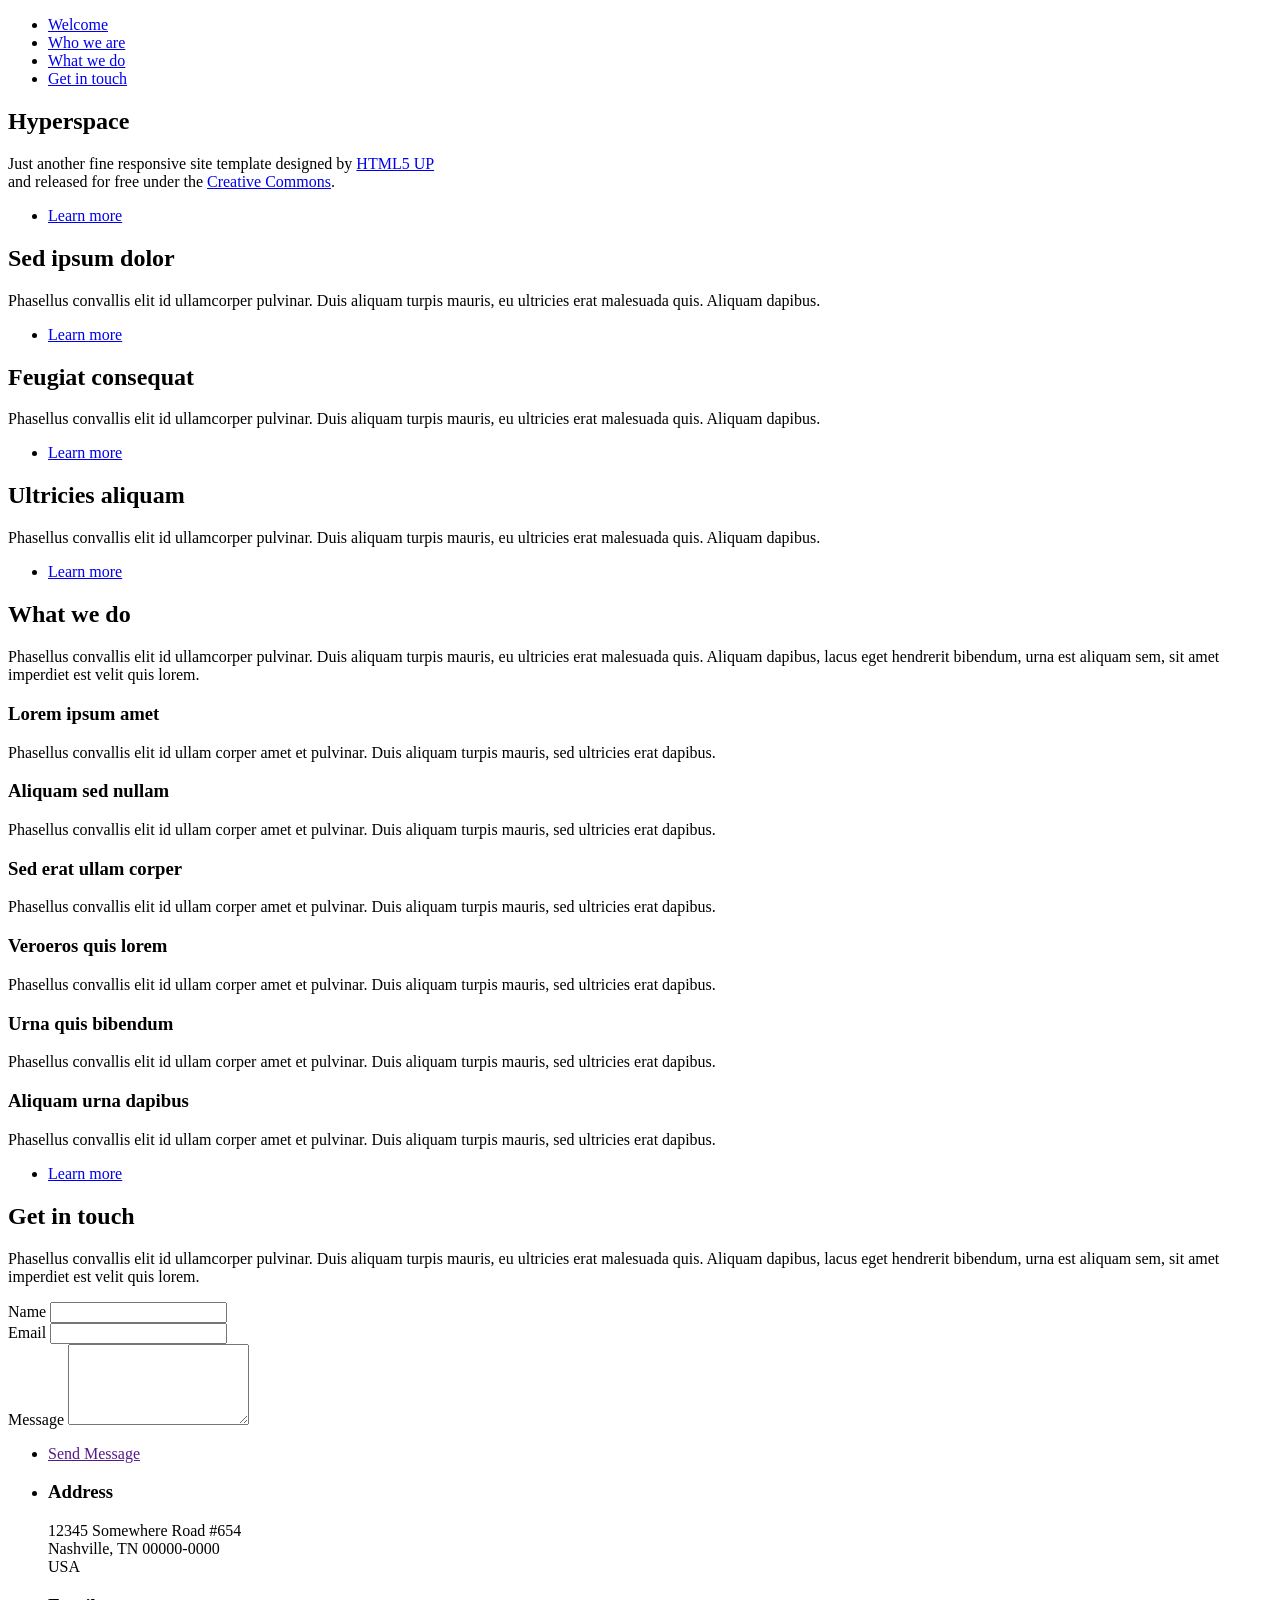
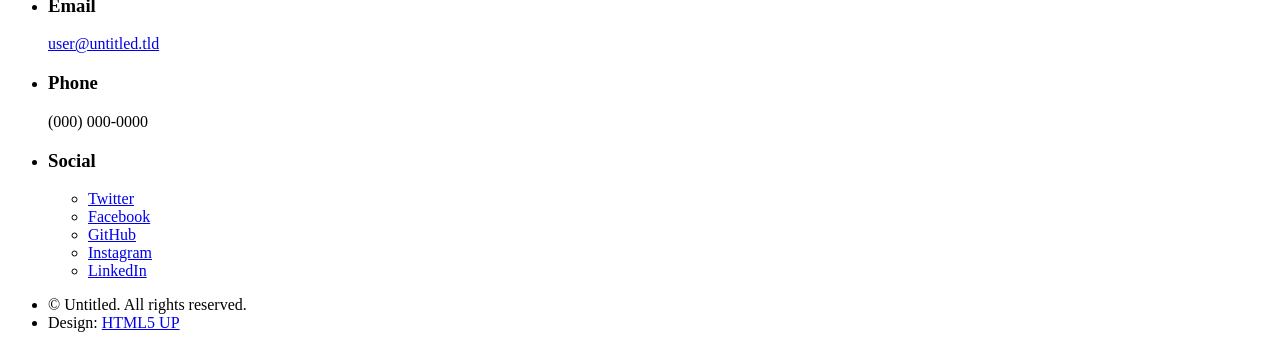
==== index.html @ 922b8214 "Added Website Files to DEV_209" ====
<!DOCTYPE HTML>
<!--
	Hyperspace by HTML5 UP
	html5up.net | @ajlkn
	Free for personal and commercial use under the CCA 3.0 license (html5up.net/license)
-->
<html>
	<head>
		<title>Hyperspace by HTML5 UP</title>
		<meta charset="utf-8" />
		<meta name="viewport" content="width=device-width, initial-scale=1, user-scalable=no" />
		<link rel="stylesheet" href="assets/css/main.css" />
		<noscript><link rel="stylesheet" href="assets/css/noscript.css" /></noscript>
	</head>
	<body class="is-preload">

		<!-- Sidebar -->
			<section id="sidebar">
				<div class="inner">
					<nav>
						<ul>
							<li><a href="#intro">Welcome</a></li>
							<li><a href="#one">Who we are</a></li>
							<li><a href="#two">What we do</a></li>
							<li><a href="#three">Get in touch</a></li>
						</ul>
					</nav>
				</div>
			</section>

		<!-- Wrapper -->
			<div id="wrapper">

				<!-- Intro -->
					<section id="intro" class="wrapper style1 fullscreen fade-up">
						<div class="inner">
							<h1>Hyperspace</h1>
							<p>Just another fine responsive site template designed by <a href="http://html5up.net">HTML5 UP</a><br />
							and released for free under the <a href="http://html5up.net/license">Creative Commons</a>.</p>
							<ul class="actions">
								<li><a href="#one" class="button scrolly">Learn more</a></li>
							</ul>
						</div>
					</section>

				<!-- One -->
					<section id="one" class="wrapper style2 spotlights">
						<section>
							<a href="#" class="image"><img src="images/pic01.jpg" alt="" data-position="center center" /></a>
							<div class="content">
								<div class="inner">
									<h2>Sed ipsum dolor</h2>
									<p>Phasellus convallis elit id ullamcorper pulvinar. Duis aliquam turpis mauris, eu ultricies erat malesuada quis. Aliquam dapibus.</p>
									<ul class="actions">
										<li><a href="generic.html" class="button">Learn more</a></li>
									</ul>
								</div>
							</div>
						</section>
						<section>
							<a href="#" class="image"><img src="images/pic02.jpg" alt="" data-position="top center" /></a>
							<div class="content">
								<div class="inner">
									<h2>Feugiat consequat</h2>
									<p>Phasellus convallis elit id ullamcorper pulvinar. Duis aliquam turpis mauris, eu ultricies erat malesuada quis. Aliquam dapibus.</p>
									<ul class="actions">
										<li><a href="generic.html" class="button">Learn more</a></li>
									</ul>
								</div>
							</div>
						</section>
						<section>
							<a href="#" class="image"><img src="images/pic03.jpg" alt="" data-position="25% 25%" /></a>
							<div class="content">
								<div class="inner">
									<h2>Ultricies aliquam</h2>
									<p>Phasellus convallis elit id ullamcorper pulvinar. Duis aliquam turpis mauris, eu ultricies erat malesuada quis. Aliquam dapibus.</p>
									<ul class="actions">
										<li><a href="generic.html" class="button">Learn more</a></li>
									</ul>
								</div>
							</div>
						</section>
					</section>

				<!-- Two -->
					<section id="two" class="wrapper style3 fade-up">
						<div class="inner">
							<h2>What we do</h2>
							<p>Phasellus convallis elit id ullamcorper pulvinar. Duis aliquam turpis mauris, eu ultricies erat malesuada quis. Aliquam dapibus, lacus eget hendrerit bibendum, urna est aliquam sem, sit amet imperdiet est velit quis lorem.</p>
							<div class="features">
								<section>
									<span class="icon solid major fa-code"></span>
									<h3>Lorem ipsum amet</h3>
									<p>Phasellus convallis elit id ullam corper amet et pulvinar. Duis aliquam turpis mauris, sed ultricies erat dapibus.</p>
								</section>
								<section>
									<span class="icon solid major fa-lock"></span>
									<h3>Aliquam sed nullam</h3>
									<p>Phasellus convallis elit id ullam corper amet et pulvinar. Duis aliquam turpis mauris, sed ultricies erat dapibus.</p>
								</section>
								<section>
									<span class="icon solid major fa-cog"></span>
									<h3>Sed erat ullam corper</h3>
									<p>Phasellus convallis elit id ullam corper amet et pulvinar. Duis aliquam turpis mauris, sed ultricies erat dapibus.</p>
								</section>
								<section>
									<span class="icon solid major fa-desktop"></span>
									<h3>Veroeros quis lorem</h3>
									<p>Phasellus convallis elit id ullam corper amet et pulvinar. Duis aliquam turpis mauris, sed ultricies erat dapibus.</p>
								</section>
								<section>
									<span class="icon solid major fa-link"></span>
									<h3>Urna quis bibendum</h3>
									<p>Phasellus convallis elit id ullam corper amet et pulvinar. Duis aliquam turpis mauris, sed ultricies erat dapibus.</p>
								</section>
								<section>
									<span class="icon major fa-gem"></span>
									<h3>Aliquam urna dapibus</h3>
									<p>Phasellus convallis elit id ullam corper amet et pulvinar. Duis aliquam turpis mauris, sed ultricies erat dapibus.</p>
								</section>
							</div>
							<ul class="actions">
								<li><a href="generic.html" class="button">Learn more</a></li>
							</ul>
						</div>
					</section>

				<!-- Three -->
					<section id="three" class="wrapper style1 fade-up">
						<div class="inner">
							<h2>Get in touch</h2>
							<p>Phasellus convallis elit id ullamcorper pulvinar. Duis aliquam turpis mauris, eu ultricies erat malesuada quis. Aliquam dapibus, lacus eget hendrerit bibendum, urna est aliquam sem, sit amet imperdiet est velit quis lorem.</p>
							<div class="split style1">
								<section>
									<form method="post" action="#">
										<div class="fields">
											<div class="field half">
												<label for="name">Name</label>
												<input type="text" name="name" id="name" />
											</div>
											<div class="field half">
												<label for="email">Email</label>
												<input type="text" name="email" id="email" />
											</div>
											<div class="field">
												<label for="message">Message</label>
												<textarea name="message" id="message" rows="5"></textarea>
											</div>
										</div>
										<ul class="actions">
											<li><a href="" class="button submit">Send Message</a></li>
										</ul>
									</form>
								</section>
								<section>
									<ul class="contact">
										<li>
											<h3>Address</h3>
											<span>12345 Somewhere Road #654<br />
											Nashville, TN 00000-0000<br />
											USA</span>
										</li>
										<li>
											<h3>Email</h3>
											<a href="#">user@untitled.tld</a>
										</li>
										<li>
											<h3>Phone</h3>
											<span>(000) 000-0000</span>
										</li>
										<li>
											<h3>Social</h3>
											<ul class="icons">
												<li><a href="#" class="icon brands fa-twitter"><span class="label">Twitter</span></a></li>
												<li><a href="#" class="icon brands fa-facebook-f"><span class="label">Facebook</span></a></li>
												<li><a href="#" class="icon brands fa-github"><span class="label">GitHub</span></a></li>
												<li><a href="#" class="icon brands fa-instagram"><span class="label">Instagram</span></a></li>
												<li><a href="#" class="icon brands fa-linkedin-in"><span class="label">LinkedIn</span></a></li>
											</ul>
										</li>
									</ul>
								</section>
							</div>
						</div>
					</section>

			</div>

		<!-- Footer -->
			<footer id="footer" class="wrapper style1-alt">
				<div class="inner">
					<ul class="menu">
						<li>&copy; Untitled. All rights reserved.</li><li>Design: <a href="http://html5up.net">HTML5 UP</a></li>
					</ul>
				</div>
			</footer>

		<!-- Scripts -->
			<script src="assets/js/jquery.min.js"></script>
			<script src="assets/js/jquery.scrollex.min.js"></script>
			<script src="assets/js/jquery.scrolly.min.js"></script>
			<script src="assets/js/browser.min.js"></script>
			<script src="assets/js/breakpoints.min.js"></script>
			<script src="assets/js/util.js"></script>
			<script src="assets/js/main.js"></script>

	</body>
</html>
---- assets/css/main.css ----
@import url(fontawesome-all.min.css);

/*
	Hyperspace by HTML5 UP
	html5up.net | @ajlkn
	Free for personal and commercial use under the CCA 3.0 license (html5up.net/license)
*/

html, body, div, span, applet, object,
iframe, h1, h2, h3, h4, h5, h6, p, blockquote,
pre, a, abbr, acronym, address, big, cite,
code, del, dfn, em, img, ins, kbd, q, s, samp,
small, strike, strong, sub, sup, tt, var, b,
u, i, center, dl, dt, dd, ol, ul, li, fieldset,
form, label, legend, table, caption, tbody,
tfoot, thead, tr, th, td, article, aside,
canvas, details, embed, figure, figcaption,
footer, header, hgroup, menu, nav, output, ruby,
section, summary, time, mark, audio, video {
	margin: 0;
	padding: 0;
	border: 0;
	font-size: 100%;
	font: inherit;
	vertical-align: baseline;}

article, aside, details, figcaption, figure,
footer, header, hgroup, menu, nav, section {
	display: block;}

body {
	line-height: 1;
}

ol, ul {
	list-style: none;
}

blockquote, q {
	quotes: none;
}

	blockquote:before, blockquote:after, q:before, q:after {
		content: '';
		content: none;
	}

table {
	border-collapse: collapse;
	border-spacing: 0;
}

body {
	-webkit-text-size-adjust: none;
}

mark {
	background-color: transparent;
	color: inherit;
}

input::-moz-focus-inner {
	border: 0;
	padding: 0;
}

input, select, textarea {
	-moz-appearance: none;
	-webkit-appearance: none;
	-ms-appearance: none;
	appearance: none;
}

/* Basic */

	@-ms-viewport {
		width: device-width;
	}

	body {
		-ms-overflow-style: scrollbar;
	}

	@media screen and (max-width: 480px) {

		html, body {
			min-width: 320px;
		}

	}

	html {
		box-sizing: border-box;
	}

	*, *:before, *:after {
		box-sizing: inherit;
	}

	body {
		background: #312450;
	}

		body.is-preload *, body.is-preload *:before, body.is-preload *:after {
			-moz-animation: none !important;
			-webkit-animation: none !important;
			-ms-animation: none !important;
			animation: none !important;
			-moz-transition: none !important;
			-webkit-transition: none !important;
			-ms-transition: none !important;
			transition: none !important;
		}

/* Type */

	body, input, select, textarea {
		color: rgba(255, 255, 255, 0.55);
		font-family: Arial, Helvetica, sans-serif;
		font-size: 16.5pt;
		font-weight: normal;
		line-height: 1.75;
	}

		@media screen and (max-width: 1680px) {

			body, input, select, textarea {
				font-size: 13pt;
			}

		}

		@media screen and (max-width: 1280px) {

			body, input, select, textarea {
				font-size: 12pt;
			}

		}

		@media screen and (max-width: 360px) {

			body, input, select, textarea {
				font-size: 11pt;
			}

		}

	a {
		-moz-transition: color 0.2s ease, border-bottom-color 0.2s ease;
		-webkit-transition: color 0.2s ease, border-bottom-color 0.2s ease;
		-ms-transition: color 0.2s ease, border-bottom-color 0.2s ease;
		transition: color 0.2s ease, border-bottom-color 0.2s ease;
		border-bottom: dotted 1px rgba(255, 255, 255, 0.35);
		color: inherit;
		text-decoration: none;
	}

		a:hover {
			border-bottom-color: transparent;
			color: #ffffff;
		}

	strong, b {
		color: #ffffff;
		font-weight: bold;
	}

	em, i {
		font-style: italic;
	}

	p {
		margin: 0 0 2em 0;
	}

	h1, h2, h3, h4, h5, h6 {
		color: #ffffff;
		font-weight: bold;
		line-height: 1.5;
		margin: 0 0 0.5em 0;
	}

		h1 a, h2 a, h3 a, h4 a, h5 a, h6 a {
			color: inherit;
			text-decoration: none;
		}

	h1 {
		font-size: 2.75em;
	}

		h1.major {
			margin: 0 0 1.3em 0;
			position: relative;
			padding-bottom: 0.35em;
		}

			h1.major:after {
				background-image: -moz-linear-gradient(to right, #5e42a6, #b74e91);
				background-image: -webkit-linear-gradient(to right, #5e42a6, #b74e91);
				background-image: -ms-linear-gradient(to right, #5e42a6, #b74e91);
				background-image: linear-gradient(to right, #5e42a6, #b74e91);
				-moz-transition: max-width 0.2s ease;
				-webkit-transition: max-width 0.2s ease;
				-ms-transition: max-width 0.2s ease;
				transition: max-width 0.2s ease;
				border-radius: 0.2em;
				bottom: 0;
				content: '';
				height: 0.05em;
				position: absolute;
				right: 0;
				width: 100%;
			}

	h2 {
		font-size: 1.75em;
	}

	h3 {
		font-size: 1.1em;
	}

	h4 {
		font-size: 1em;
	}

	h5 {
		font-size: 0.8em;
	}

	h6 {
		font-size: 0.6em;
	}

	@media screen and (max-width: 736px) {

		h1 {
			font-size: 2em;
		}

		h2 {
			font-size: 1.25em;
		}

		h3 {
			font-size: 1em;
		}

		h4 {
			font-size: 0.8em;
		}

		h5 {
			font-size: 0.6em;
		}

		h6 {
			font-size: 0.6em;
		}

	}

	sub {
		font-size: 0.8em;
		position: relative;
		top: 0.5em;
	}

	sup {
		font-size: 0.8em;
		position: relative;
		top: -0.5em;
	}

	blockquote {
		border-left: solid 4px rgba(255, 255, 255, 0.15);
		font-style: italic;
		margin: 0 0 2em 0;
		padding: 0.5em 0 0.5em 2em;
	}

	code {
		background: rgba(255, 255, 255, 0.05);
		border-radius: 0.25em;
		border: solid 1px rgba(255, 255, 255, 0.15);
		font-family: "Courier New", monospace;
		font-size: 0.9em;
		margin: 0 0.25em;
		padding: 0.25em 0.65em;
	}

	pre {
		-webkit-overflow-scrolling: touch;
		font-family: "Courier New", monospace;
		font-size: 0.9em;
		margin: 0 0 2em 0;
	}

		pre code {
			display: block;
			line-height: 1.75em;
			padding: 1em 1.5em;
			overflow-x: auto;
		}

	hr {
		border: 0;
		border-bottom: solid 1px rgba(255, 255, 255, 0.15);
		margin: 2em 0;
	}

		hr.major {
			margin: 3em 0;
		}

	.align-left {
		text-align: left;
	}

	.align-center {
		text-align: center;
	}

	.align-right {
		text-align: right;
	}

/* Row */

	.row {
		display: flex;
		flex-wrap: wrap;
		box-sizing: border-box;
		align-items: stretch;
	}

		.row > * {
			box-sizing: border-box;
		}

		.row.gtr-uniform > * > :last-child {
			margin-bottom: 0;
		}

		.row.aln-left {
			justify-content: flex-start;
		}

		.row.aln-center {
			justify-content: center;
		}

		.row.aln-right {
			justify-content: flex-end;
		}

		.row.aln-top {
			align-items: flex-start;
		}

		.row.aln-middle {
			align-items: center;
		}

		.row.aln-bottom {
			align-items: flex-end;
		}

		.row > .imp {
			order: -1;
		}

		.row > .col-1 {
			width: 8.33333%;
		}

		.row > .off-1 {
			margin-left: 8.33333%;
		}

		.row > .col-2 {
			width: 16.66667%;
		}

		.row > .off-2 {
			margin-left: 16.66667%;
		}

		.row > .col-3 {
			width: 25%;
		}

		.row > .off-3 {
			margin-left: 25%;
		}

		.row > .col-4 {
			width: 33.33333%;
		}

		.row > .off-4 {
			margin-left: 33.33333%;
		}

		.row > .col-5 {
			width: 41.66667%;
		}

		.row > .off-5 {
			margin-left: 41.66667%;
		}

		.row > .col-6 {
			width: 50%;
		}

		.row > .off-6 {
			margin-left: 50%;
		}

		.row > .col-7 {
			width: 58.33333%;
		}

		.row > .off-7 {
			margin-left: 58.33333%;
		}

		.row > .col-8 {
			width: 66.66667%;
		}

		.row > .off-8 {
			margin-left: 66.66667%;
		}

		.row > .col-9 {
			width: 75%;
		}

		.row > .off-9 {
			margin-left: 75%;
		}

		.row > .col-10 {
			width: 83.33333%;
		}

		.row > .off-10 {
			margin-left: 83.33333%;
		}

		.row > .col-11 {
			width: 91.66667%;
		}

		.row > .off-11 {
			margin-left: 91.66667%;
		}

		.row > .col-12 {
			width: 100%;
		}

		.row > .off-12 {
			margin-left: 100%;
		}

		.row.gtr-0 {
			margin-top: 0;
			margin-left: 0em;
		}

			.row.gtr-0 > * {
				padding: 0 0 0 0em;
			}

			.row.gtr-0.gtr-uniform {
				margin-top: 0em;
			}

				.row.gtr-0.gtr-uniform > * {
					padding-top: 0em;
				}

		.row.gtr-25 {
			margin-top: 0;
			margin-left: -0.375em;
		}

			.row.gtr-25 > * {
				padding: 0 0 0 0.375em;
			}

			.row.gtr-25.gtr-uniform {
				margin-top: -0.375em;
			}

				.row.gtr-25.gtr-uniform > * {
					padding-top: 0.375em;
				}

		.row.gtr-50 {
			margin-top: 0;
			margin-left: -0.75em;
		}

			.row.gtr-50 > * {
				padding: 0 0 0 0.75em;
			}

			.row.gtr-50.gtr-uniform {
				margin-top: -0.75em;
			}

				.row.gtr-50.gtr-uniform > * {
					padding-top: 0.75em;
				}

		.row {
			margin-top: 0;
			margin-left: -1.5em;
		}

			.row > * {
				padding: 0 0 0 1.5em;
			}

			.row.gtr-uniform {
				margin-top: -1.5em;
			}

				.row.gtr-uniform > * {
					padding-top: 1.5em;
				}

		.row.gtr-150 {
			margin-top: 0;
			margin-left: -2.25em;
		}

			.row.gtr-150 > * {
				padding: 0 0 0 2.25em;
			}

			.row.gtr-150.gtr-uniform {
				margin-top: -2.25em;
			}

				.row.gtr-150.gtr-uniform > * {
					padding-top: 2.25em;
				}

		.row.gtr-200 {
			margin-top: 0;
			margin-left: -3em;
		}

			.row.gtr-200 > * {
				padding: 0 0 0 3em;
			}

			.row.gtr-200.gtr-uniform {
				margin-top: -3em;
			}

				.row.gtr-200.gtr-uniform > * {
					padding-top: 3em;
				}

		@media screen and (max-width: 1680px) {

			.row {
				display: flex;
				flex-wrap: wrap;
				box-sizing: border-box;
				align-items: stretch;
			}

				.row > * {
					box-sizing: border-box;
				}

				.row.gtr-uniform > * > :last-child {
					margin-bottom: 0;
				}

				.row.aln-left {
					justify-content: flex-start;
				}

				.row.aln-center {
					justify-content: center;
				}

				.row.aln-right {
					justify-content: flex-end;
				}

				.row.aln-top {
					align-items: flex-start;
				}

				.row.aln-middle {
					align-items: center;
				}

				.row.aln-bottom {
					align-items: flex-end;
				}

				.row > .imp-xlarge {
					order: -1;
				}

				.row > .col-1-xlarge {
					width: 8.33333%;
				}

				.row > .off-1-xlarge {
					margin-left: 8.33333%;
				}

				.row > .col-2-xlarge {
					width: 16.66667%;
				}

				.row > .off-2-xlarge {
					margin-left: 16.66667%;
				}

				.row > .col-3-xlarge {
					width: 25%;
				}

				.row > .off-3-xlarge {
					margin-left: 25%;
				}

				.row > .col-4-xlarge {
					width: 33.33333%;
				}

				.row > .off-4-xlarge {
					margin-left: 33.33333%;
				}

				.row > .col-5-xlarge {
					width: 41.66667%;
				}

				.row > .off-5-xlarge {
					margin-left: 41.66667%;
				}

				.row > .col-6-xlarge {
					width: 50%;
				}

				.row > .off-6-xlarge {
					margin-left: 50%;
				}

				.row > .col-7-xlarge {
					width: 58.33333%;
				}

				.row > .off-7-xlarge {
					margin-left: 58.33333%;
				}

				.row > .col-8-xlarge {
					width: 66.66667%;
				}

				.row > .off-8-xlarge {
					margin-left: 66.66667%;
				}

				.row > .col-9-xlarge {
					width: 75%;
				}

				.row > .off-9-xlarge {
					margin-left: 75%;
				}

				.row > .col-10-xlarge {
					width: 83.33333%;
				}

				.row > .off-10-xlarge {
					margin-left: 83.33333%;
				}

				.row > .col-11-xlarge {
					width: 91.66667%;
				}

				.row > .off-11-xlarge {
					margin-left: 91.66667%;
				}

				.row > .col-12-xlarge {
					width: 100%;
				}

				.row > .off-12-xlarge {
					margin-left: 100%;
				}

				.row.gtr-0 {
					margin-top: 0;
					margin-left: 0em;
				}

					.row.gtr-0 > * {
						padding: 0 0 0 0em;
					}

					.row.gtr-0.gtr-uniform {
						margin-top: 0em;
					}

						.row.gtr-0.gtr-uniform > * {
							padding-top: 0em;
						}

				.row.gtr-25 {
					margin-top: 0;
					margin-left: -0.375em;
				}

					.row.gtr-25 > * {
						padding: 0 0 0 0.375em;
					}

					.row.gtr-25.gtr-uniform {
						margin-top: -0.375em;
					}

						.row.gtr-25.gtr-uniform > * {
							padding-top: 0.375em;
						}

				.row.gtr-50 {
					margin-top: 0;
					margin-left: -0.75em;
				}

					.row.gtr-50 > * {
						padding: 0 0 0 0.75em;
					}

					.row.gtr-50.gtr-uniform {
						margin-top: -0.75em;
					}

						.row.gtr-50.gtr-uniform > * {
							padding-top: 0.75em;
						}

				.row {
					margin-top: 0;
					margin-left: -1.5em;
				}

					.row > * {
						padding: 0 0 0 1.5em;
					}

					.row.gtr-uniform {
						margin-top: -1.5em;
					}

						.row.gtr-uniform > * {
							padding-top: 1.5em;
						}

				.row.gtr-150 {
					margin-top: 0;
					margin-left: -2.25em;
				}

					.row.gtr-150 > * {
						padding: 0 0 0 2.25em;
					}

					.row.gtr-150.gtr-uniform {
						margin-top: -2.25em;
					}

						.row.gtr-150.gtr-uniform > * {
							padding-top: 2.25em;
						}

				.row.gtr-200 {
					margin-top: 0;
					margin-left: -3em;
				}

					.row.gtr-200 > * {
						padding: 0 0 0 3em;
					}

					.row.gtr-200.gtr-uniform {
						margin-top: -3em;
					}

						.row.gtr-200.gtr-uniform > * {
							padding-top: 3em;
						}

		}

		@media screen and (max-width: 1280px) {

			.row {
				display: flex;
				flex-wrap: wrap;
				box-sizing: border-box;
				align-items: stretch;
			}

				.row > * {
					box-sizing: border-box;
				}

				.row.gtr-uniform > * > :last-child {
					margin-bottom: 0;
				}

				.row.aln-left {
					justify-content: flex-start;
				}

				.row.aln-center {
					justify-content: center;
				}

				.row.aln-right {
					justify-content: flex-end;
				}

				.row.aln-top {
					align-items: flex-start;
				}

				.row.aln-middle {
					align-items: center;
				}

				.row.aln-bottom {
					align-items: flex-end;
				}

				.row > .imp-large {
					order: -1;
				}

				.row > .col-1-large {
					width: 8.33333%;
				}

				.row > .off-1-large {
					margin-left: 8.33333%;
				}

				.row > .col-2-large {
					width: 16.66667%;
				}

				.row > .off-2-large {
					margin-left: 16.66667%;
				}

				.row > .col-3-large {
					width: 25%;
				}

				.row > .off-3-large {
					margin-left: 25%;
				}

				.row > .col-4-large {
					width: 33.33333%;
				}

				.row > .off-4-large {
					margin-left: 33.33333%;
				}

				.row > .col-5-large {
					width: 41.66667%;
				}

				.row > .off-5-large {
					margin-left: 41.66667%;
				}

				.row > .col-6-large {
					width: 50%;
				}

				.row > .off-6-large {
					margin-left: 50%;
				}

				.row > .col-7-large {
					width: 58.33333%;
				}

				.row > .off-7-large {
					margin-left: 58.33333%;
				}

				.row > .col-8-large {
					width: 66.66667%;
				}

				.row > .off-8-large {
					margin-left: 66.66667%;
				}

				.row > .col-9-large {
					width: 75%;
				}

				.row > .off-9-large {
					margin-left: 75%;
				}

				.row > .col-10-large {
					width: 83.33333%;
				}

				.row > .off-10-large {
					margin-left: 83.33333%;
				}

				.row > .col-11-large {
					width: 91.66667%;
				}

				.row > .off-11-large {
					margin-left: 91.66667%;
				}

				.row > .col-12-large {
					width: 100%;
				}

				.row > .off-12-large {
					margin-left: 100%;
				}

				.row.gtr-0 {
					margin-top: 0;
					margin-left: 0em;
				}

					.row.gtr-0 > * {
						padding: 0 0 0 0em;
					}

					.row.gtr-0.gtr-uniform {
						margin-top: 0em;
					}

						.row.gtr-0.gtr-uniform > * {
							padding-top: 0em;
						}

				.row.gtr-25 {
					margin-top: 0;
					margin-left: -0.375em;
				}

					.row.gtr-25 > * {
						padding: 0 0 0 0.375em;
					}

					.row.gtr-25.gtr-uniform {
						margin-top: -0.375em;
					}

						.row.gtr-25.gtr-uniform > * {
							padding-top: 0.375em;
						}

				.row.gtr-50 {
					margin-top: 0;
					margin-left: -0.75em;
				}

					.row.gtr-50 > * {
						padding: 0 0 0 0.75em;
					}

					.row.gtr-50.gtr-uniform {
						margin-top: -0.75em;
					}

						.row.gtr-50.gtr-uniform > * {
							padding-top: 0.75em;
						}

				.row {
					margin-top: 0;
					margin-left: -1.5em;
				}

					.row > * {
						padding: 0 0 0 1.5em;
					}

					.row.gtr-uniform {
						margin-top: -1.5em;
					}

						.row.gtr-uniform > * {
							padding-top: 1.5em;
						}

				.row.gtr-150 {
					margin-top: 0;
					margin-left: -2.25em;
				}

					.row.gtr-150 > * {
						padding: 0 0 0 2.25em;
					}

					.row.gtr-150.gtr-uniform {
						margin-top: -2.25em;
					}

						.row.gtr-150.gtr-uniform > * {
							padding-top: 2.25em;
						}

				.row.gtr-200 {
					margin-top: 0;
					margin-left: -3em;
				}

					.row.gtr-200 > * {
						padding: 0 0 0 3em;
					}

					.row.gtr-200.gtr-uniform {
						margin-top: -3em;
					}

						.row.gtr-200.gtr-uniform > * {
							padding-top: 3em;
						}

		}

		@media screen and (max-width: 980px) {

			.row {
				display: flex;
				flex-wrap: wrap;
				box-sizing: border-box;
				align-items: stretch;
			}

				.row > * {
					box-sizing: border-box;
				}

				.row.gtr-uniform > * > :last-child {
					margin-bottom: 0;
				}

				.row.aln-left {
					justify-content: flex-start;
				}

				.row.aln-center {
					justify-content: center;
				}

				.row.aln-right {
					justify-content: flex-end;
				}

				.row.aln-top {
					align-items: flex-start;
				}

				.row.aln-middle {
					align-items: center;
				}

				.row.aln-bottom {
					align-items: flex-end;
				}

				.row > .imp-medium {
					order: -1;
				}

				.row > .col-1-medium {
					width: 8.33333%;
				}

				.row > .off-1-medium {
					margin-left: 8.33333%;
				}

				.row > .col-2-medium {
					width: 16.66667%;
				}

				.row > .off-2-medium {
					margin-left: 16.66667%;
				}

				.row > .col-3-medium {
					width: 25%;
				}

				.row > .off-3-medium {
					margin-left: 25%;
				}

				.row > .col-4-medium {
					width: 33.33333%;
				}

				.row > .off-4-medium {
					margin-left: 33.33333%;
				}

				.row > .col-5-medium {
					width: 41.66667%;
				}

				.row > .off-5-medium {
					margin-left: 41.66667%;
				}

				.row > .col-6-medium {
					width: 50%;
				}

				.row > .off-6-medium {
					margin-left: 50%;
				}

				.row > .col-7-medium {
					width: 58.33333%;
				}

				.row > .off-7-medium {
					margin-left: 58.33333%;
				}

				.row > .col-8-medium {
					width: 66.66667%;
				}

				.row > .off-8-medium {
					margin-left: 66.66667%;
				}

				.row > .col-9-medium {
					width: 75%;
				}

				.row > .off-9-medium {
					margin-left: 75%;
				}

				.row > .col-10-medium {
					width: 83.33333%;
				}

				.row > .off-10-medium {
					margin-left: 83.33333%;
				}

				.row > .col-11-medium {
					width: 91.66667%;
				}

				.row > .off-11-medium {
					margin-left: 91.66667%;
				}

				.row > .col-12-medium {
					width: 100%;
				}

				.row > .off-12-medium {
					margin-left: 100%;
				}

				.row.gtr-0 {
					margin-top: 0;
					margin-left: 0em;
				}

					.row.gtr-0 > * {
						padding: 0 0 0 0em;
					}

					.row.gtr-0.gtr-uniform {
						margin-top: 0em;
					}

						.row.gtr-0.gtr-uniform > * {
							padding-top: 0em;
						}

				.row.gtr-25 {
					margin-top: 0;
					margin-left: -0.375em;
				}

					.row.gtr-25 > * {
						padding: 0 0 0 0.375em;
					}

					.row.gtr-25.gtr-uniform {
						margin-top: -0.375em;
					}

						.row.gtr-25.gtr-uniform > * {
							padding-top: 0.375em;
						}

				.row.gtr-50 {
					margin-top: 0;
					margin-left: -0.75em;
				}

					.row.gtr-50 > * {
						padding: 0 0 0 0.75em;
					}

					.row.gtr-50.gtr-uniform {
						margin-top: -0.75em;
					}

						.row.gtr-50.gtr-uniform > * {
							padding-top: 0.75em;
						}

				.row {
					margin-top: 0;
					margin-left: -1.5em;
				}

					.row > * {
						padding: 0 0 0 1.5em;
					}

					.row.gtr-uniform {
						margin-top: -1.5em;
					}

						.row.gtr-uniform > * {
							padding-top: 1.5em;
						}

				.row.gtr-150 {
					margin-top: 0;
					margin-left: -2.25em;
				}

					.row.gtr-150 > * {
						padding: 0 0 0 2.25em;
					}

					.row.gtr-150.gtr-uniform {
						margin-top: -2.25em;
					}

						.row.gtr-150.gtr-uniform > * {
							padding-top: 2.25em;
						}

				.row.gtr-200 {
					margin-top: 0;
					margin-left: -3em;
				}

					.row.gtr-200 > * {
						padding: 0 0 0 3em;
					}

					.row.gtr-200.gtr-uniform {
						margin-top: -3em;
					}

						.row.gtr-200.gtr-uniform > * {
							padding-top: 3em;
						}

		}

		@media screen and (max-width: 736px) {

			.row {
				display: flex;
				flex-wrap: wrap;
				box-sizing: border-box;
				align-items: stretch;
			}

				.row > * {
					box-sizing: border-box;
				}

				.row.gtr-uniform > * > :last-child {
					margin-bottom: 0;
				}

				.row.aln-left {
					justify-content: flex-start;
				}

				.row.aln-center {
					justify-content: center;
				}

				.row.aln-right {
					justify-content: flex-end;
				}

				.row.aln-top {
					align-items: flex-start;
				}

				.row.aln-middle {
					align-items: center;
				}

				.row.aln-bottom {
					align-items: flex-end;
				}

				.row > .imp-small {
					order: -1;
				}

				.row > .col-1-small {
					width: 8.33333%;
				}

				.row > .off-1-small {
					margin-left: 8.33333%;
				}

				.row > .col-2-small {
					width: 16.66667%;
				}

				.row > .off-2-small {
					margin-left: 16.66667%;
				}

				.row > .col-3-small {
					width: 25%;
				}

				.row > .off-3-small {
					margin-left: 25%;
				}

				.row > .col-4-small {
					width: 33.33333%;
				}

				.row > .off-4-small {
					margin-left: 33.33333%;
				}

				.row > .col-5-small {
					width: 41.66667%;
				}

				.row > .off-5-small {
					margin-left: 41.66667%;
				}

				.row > .col-6-small {
					width: 50%;
				}

				.row > .off-6-small {
					margin-left: 50%;
				}

				.row > .col-7-small {
					width: 58.33333%;
				}

				.row > .off-7-small {
					margin-left: 58.33333%;
				}

				.row > .col-8-small {
					width: 66.66667%;
				}

				.row > .off-8-small {
					margin-left: 66.66667%;
				}

				.row > .col-9-small {
					width: 75%;
				}

				.row > .off-9-small {
					margin-left: 75%;
				}

				.row > .col-10-small {
					width: 83.33333%;
				}

				.row > .off-10-small {
					margin-left: 83.33333%;
				}

				.row > .col-11-small {
					width: 91.66667%;
				}

				.row > .off-11-small {
					margin-left: 91.66667%;
				}

				.row > .col-12-small {
					width: 100%;
				}

				.row > .off-12-small {
					margin-left: 100%;
				}

				.row.gtr-0 {
					margin-top: 0;
					margin-left: 0em;
				}

					.row.gtr-0 > * {
						padding: 0 0 0 0em;
					}

					.row.gtr-0.gtr-uniform {
						margin-top: 0em;
					}

						.row.gtr-0.gtr-uniform > * {
							padding-top: 0em;
						}

				.row.gtr-25 {
					margin-top: 0;
					margin-left: -0.375em;
				}

					.row.gtr-25 > * {
						padding: 0 0 0 0.375em;
					}

					.row.gtr-25.gtr-uniform {
						margin-top: -0.375em;
					}

						.row.gtr-25.gtr-uniform > * {
							padding-top: 0.375em;
						}

				.row.gtr-50 {
					margin-top: 0;
					margin-left: -0.75em;
				}

					.row.gtr-50 > * {
						padding: 0 0 0 0.75em;
					}

					.row.gtr-50.gtr-uniform {
						margin-top: -0.75em;
					}

						.row.gtr-50.gtr-uniform > * {
							padding-top: 0.75em;
						}

				.row {
					margin-top: 0;
					margin-left: -1.5em;
				}

					.row > * {
						padding: 0 0 0 1.5em;
					}

					.row.gtr-uniform {
						margin-top: -1.5em;
					}

						.row.gtr-uniform > * {
							padding-top: 1.5em;
						}

				.row.gtr-150 {
					margin-top: 0;
					margin-left: -2.25em;
				}

					.row.gtr-150 > * {
						padding: 0 0 0 2.25em;
					}

					.row.gtr-150.gtr-uniform {
						margin-top: -2.25em;
					}

						.row.gtr-150.gtr-uniform > * {
							padding-top: 2.25em;
						}

				.row.gtr-200 {
					margin-top: 0;
					margin-left: -3em;
				}

					.row.gtr-200 > * {
						padding: 0 0 0 3em;
					}

					.row.gtr-200.gtr-uniform {
						margin-top: -3em;
					}

						.row.gtr-200.gtr-uniform > * {
							padding-top: 3em;
						}

		}

		@media screen and (max-width: 480px) {

			.row {
				display: flex;
				flex-wrap: wrap;
				box-sizing: border-box;
				align-items: stretch;
			}

				.row > * {
					box-sizing: border-box;
				}

				.row.gtr-uniform > * > :last-child {
					margin-bottom: 0;
				}

				.row.aln-left {
					justify-content: flex-start;
				}

				.row.aln-center {
					justify-content: center;
				}

				.row.aln-right {
					justify-content: flex-end;
				}

				.row.aln-top {
					align-items: flex-start;
				}

				.row.aln-middle {
					align-items: center;
				}

				.row.aln-bottom {
					align-items: flex-end;
				}

				.row > .imp-xsmall {
					order: -1;
				}

				.row > .col-1-xsmall {
					width: 8.33333%;
				}

				.row > .off-1-xsmall {
					margin-left: 8.33333%;
				}

				.row > .col-2-xsmall {
					width: 16.66667%;
				}

				.row > .off-2-xsmall {
					margin-left: 16.66667%;
				}

				.row > .col-3-xsmall {
					width: 25%;
				}

				.row > .off-3-xsmall {
					margin-left: 25%;
				}

				.row > .col-4-xsmall {
					width: 33.33333%;
				}

				.row > .off-4-xsmall {
					margin-left: 33.33333%;
				}

				.row > .col-5-xsmall {
					width: 41.66667%;
				}

				.row > .off-5-xsmall {
					margin-left: 41.66667%;
				}

				.row > .col-6-xsmall {
					width: 50%;
				}

				.row > .off-6-xsmall {
					margin-left: 50%;
				}

				.row > .col-7-xsmall {
					width: 58.33333%;
				}

				.row > .off-7-xsmall {
					margin-left: 58.33333%;
				}

				.row > .col-8-xsmall {
					width: 66.66667%;
				}

				.row > .off-8-xsmall {
					margin-left: 66.66667%;
				}

				.row > .col-9-xsmall {
					width: 75%;
				}

				.row > .off-9-xsmall {
					margin-left: 75%;
				}

				.row > .col-10-xsmall {
					width: 83.33333%;
				}

				.row > .off-10-xsmall {
					margin-left: 83.33333%;
				}

				.row > .col-11-xsmall {
					width: 91.66667%;
				}

				.row > .off-11-xsmall {
					margin-left: 91.66667%;
				}

				.row > .col-12-xsmall {
					width: 100%;
				}

				.row > .off-12-xsmall {
					margin-left: 100%;
				}

				.row.gtr-0 {
					margin-top: 0;
					margin-left: 0em;
				}

					.row.gtr-0 > * {
						padding: 0 0 0 0em;
					}

					.row.gtr-0.gtr-uniform {
						margin-top: 0em;
					}

						.row.gtr-0.gtr-uniform > * {
							padding-top: 0em;
						}

				.row.gtr-25 {
					margin-top: 0;
					margin-left: -0.375em;
				}

					.row.gtr-25 > * {
						padding: 0 0 0 0.375em;
					}

					.row.gtr-25.gtr-uniform {
						margin-top: -0.375em;
					}

						.row.gtr-25.gtr-uniform > * {
							padding-top: 0.375em;
						}

				.row.gtr-50 {
					margin-top: 0;
					margin-left: -0.75em;
				}

					.row.gtr-50 > * {
						padding: 0 0 0 0.75em;
					}

					.row.gtr-50.gtr-uniform {
						margin-top: -0.75em;
					}

						.row.gtr-50.gtr-uniform > * {
							padding-top: 0.75em;
						}

				.row {
					margin-top: 0;
					margin-left: -1.5em;
				}

					.row > * {
						padding: 0 0 0 1.5em;
					}

					.row.gtr-uniform {
						margin-top: -1.5em;
					}

						.row.gtr-uniform > * {
							padding-top: 1.5em;
						}

				.row.gtr-150 {
					margin-top: 0;
					margin-left: -2.25em;
				}

					.row.gtr-150 > * {
						padding: 0 0 0 2.25em;
					}

					.row.gtr-150.gtr-uniform {
						margin-top: -2.25em;
					}

						.row.gtr-150.gtr-uniform > * {
							padding-top: 2.25em;
						}

				.row.gtr-200 {
					margin-top: 0;
					margin-left: -3em;
				}

					.row.gtr-200 > * {
						padding: 0 0 0 3em;
					}

					.row.gtr-200.gtr-uniform {
						margin-top: -3em;
					}

						.row.gtr-200.gtr-uniform > * {
							padding-top: 3em;
						}

		}

/* Box */

	.box {
		border-radius: 0.25em;
		border: solid 1px rgba(255, 255, 255, 0.15);
		margin-bottom: 2em;
		padding: 1.5em;
	}

		.box > :last-child,
		.box > :last-child > :last-child,
		.box > :last-child > :last-child > :last-child {
			margin-bottom: 0;
		}

		.box.alt {
			border: 0;
			border-radius: 0;
			padding: 0;
		}

/* Button */

	input[type="submit"],
	input[type="reset"],
	input[type="button"],
	button,
	.button {
		-moz-appearance: none;
		-webkit-appearance: none;
		-ms-appearance: none;
		appearance: none;
		-moz-transition: border-color 0.2s ease;
		-webkit-transition: border-color 0.2s ease;
		-ms-transition: border-color 0.2s ease;
		transition: border-color 0.2s ease;
		background-color: transparent;
		border: solid 1px !important;
		border-color: rgba(255, 255, 255, 0.15) !important;
		border-radius: 3em;
		color: #ffffff !important;
		cursor: pointer;
		display: inline-block;
		font-size: 0.6em;
		font-weight: bold;
		height: calc(4.75em + 2px);
		letter-spacing: 0.25em;
		line-height: 4.75em;
		outline: 0;
		padding: 0 3.75em;
		position: relative;
		text-align: center;
		text-decoration: none;
		text-transform: uppercase;
		white-space: nowrap;
	}

		input[type="submit"]:after,
		input[type="reset"]:after,
		input[type="button"]:after,
		button:after,
		.button:after {
			-moz-transform: scale(0.25);
			-webkit-transform: scale(0.25);
			-ms-transform: scale(0.25);
			transform: scale(0.25);
			pointer-events: none;
			-moz-transition: opacity 0.2s ease, -moz-transform 0.2s ease;
			-webkit-transition: opacity 0.2s ease, -webkit-transform 0.2s ease;
			-ms-transition: opacity 0.2s ease, -ms-transform 0.2s ease;
			transition: opacity 0.2s ease, transform 0.2s ease;
			background: #ffffff;
			border-radius: 3em;
			content: '';
			height: 100%;
			left: 0;
			opacity: 0;
			position: absolute;
			top: 0;
			width: 100%;
		}

		input[type="submit"].icon:before,
		input[type="reset"].icon:before,
		input[type="button"].icon:before,
		button.icon:before,
		.button.icon:before {
			margin-right: 0.75em;
		}

		input[type="submit"].fit,
		input[type="reset"].fit,
		input[type="button"].fit,
		button.fit,
		.button.fit {
			width: 100%;
		}

		input[type="submit"].small,
		input[type="reset"].small,
		input[type="button"].small,
		button.small,
		.button.small {
			font-size: 0.4em;
		}

		input[type="submit"].large,
		input[type="reset"].large,
		input[type="button"].large,
		button.large,
		.button.large {
			font-size: 0.8em;
		}

		input[type="submit"].primary,
		input[type="reset"].primary,
		input[type="button"].primary,
		button.primary,
		.button.primary {
			background-color: #ffffff;
			color: #312450 !important;
		}

			input[type="submit"].primary:after,
			input[type="reset"].primary:after,
			input[type="button"].primary:after,
			button.primary:after,
			.button.primary:after {
				display: none;
			}

		input[type="submit"].disabled, input[type="submit"]:disabled,
		input[type="reset"].disabled,
		input[type="reset"]:disabled,
		input[type="button"].disabled,
		input[type="button"]:disabled,
		button.disabled,
		button:disabled,
		.button.disabled,
		.button:disabled {
			cursor: default;
			opacity: 0.5;
			pointer-events: none;
		}

		input[type="submit"]:hover,
		input[type="reset"]:hover,
		input[type="button"]:hover,
		button:hover,
		.button:hover {
			border-color: rgba(255, 255, 255, 0.55) !important;
		}

			input[type="submit"]:hover:after,
			input[type="reset"]:hover:after,
			input[type="button"]:hover:after,
			button:hover:after,
			.button:hover:after {
				opacity: 0.05;
				-moz-transform: scale(1);
				-webkit-transform: scale(1);
				-ms-transform: scale(1);
				transform: scale(1);
			}

			input[type="submit"]:hover:active,
			input[type="reset"]:hover:active,
			input[type="button"]:hover:active,
			button:hover:active,
			.button:hover:active {
				border-color: #ffffff !important;
			}

				input[type="submit"]:hover:active:after,
				input[type="reset"]:hover:active:after,
				input[type="button"]:hover:active:after,
				button:hover:active:after,
				.button:hover:active:after {
					opacity: 0.1;
				}

/* Features */

	.features {
		display: -moz-flex;
		display: -webkit-flex;
		display: -ms-flex;
		display: flex;
		-moz-flex-wrap: wrap;
		-webkit-flex-wrap: wrap;
		-ms-flex-wrap: wrap;
		flex-wrap: wrap;
		border-radius: 0.25em;
		border: solid 1px rgba(255, 255, 255, 0.15);
		background: rgba(255, 255, 255, 0.05);
		margin: 0 0 2em 0;
	}

		.features section {
			padding: 3.5em 3em 1em 7em ;
			width: 50%;
			border-top: solid 1px rgba(255, 255, 255, 0.15);
			position: relative;
		}

			.features section:nth-child(-n + 2) {
				border-top-width: 0;
			}

			.features section:nth-child(2n) {
				border-left: solid 1px rgba(255, 255, 255, 0.15);
			}

			.features section .icon {
				-moz-transition: opacity 0.5s ease, -moz-transform 0.5s ease;
				-webkit-transition: opacity 0.5s ease, -webkit-transform 0.5s ease;
				-ms-transition: opacity 0.5s ease, -ms-transform 0.5s ease;
				transition: opacity 0.5s ease, transform 0.5s ease;
				-moz-transition-delay: 1s;
				-webkit-transition-delay: 1s;
				-ms-transition-delay: 1s;
				transition-delay: 1s;
				-moz-transform: scale(1);
				-webkit-transform: scale(1);
				-ms-transform: scale(1);
				transform: scale(1);
				position: absolute;
				left: 3em;
				top: 3em;
				opacity: 1;
			}

			.features section:nth-child(1) .icon {
				-moz-transition-delay: 0.15s;
				-webkit-transition-delay: 0.15s;
				-ms-transition-delay: 0.15s;
				transition-delay: 0.15s;
			}

			.features section:nth-child(2) .icon {
				-moz-transition-delay: 0.3s;
				-webkit-transition-delay: 0.3s;
				-ms-transition-delay: 0.3s;
				transition-delay: 0.3s;
			}

			.features section:nth-child(3) .icon {
				-moz-transition-delay: 0.45s;
				-webkit-transition-delay: 0.45s;
				-ms-transition-delay: 0.45s;
				transition-delay: 0.45s;
			}

			.features section:nth-child(4) .icon {
				-moz-transition-delay: 0.6s;
				-webkit-transition-delay: 0.6s;
				-ms-transition-delay: 0.6s;
				transition-delay: 0.6s;
			}

			.features section:nth-child(5) .icon {
				-moz-transition-delay: 0.75s;
				-webkit-transition-delay: 0.75s;
				-ms-transition-delay: 0.75s;
				transition-delay: 0.75s;
			}

			.features section:nth-child(6) .icon {
				-moz-transition-delay: 0.9s;
				-webkit-transition-delay: 0.9s;
				-ms-transition-delay: 0.9s;
				transition-delay: 0.9s;
			}

			.features section:nth-child(7) .icon {
				-moz-transition-delay: 1.05s;
				-webkit-transition-delay: 1.05s;
				-ms-transition-delay: 1.05s;
				transition-delay: 1.05s;
			}

			.features section:nth-child(8) .icon {
				-moz-transition-delay: 1.2s;
				-webkit-transition-delay: 1.2s;
				-ms-transition-delay: 1.2s;
				transition-delay: 1.2s;
			}

			.features section:nth-child(9) .icon {
				-moz-transition-delay: 1.35s;
				-webkit-transition-delay: 1.35s;
				-ms-transition-delay: 1.35s;
				transition-delay: 1.35s;
			}

			.features section:nth-child(10) .icon {
				-moz-transition-delay: 1.5s;
				-webkit-transition-delay: 1.5s;
				-ms-transition-delay: 1.5s;
				transition-delay: 1.5s;
			}

			.features section:nth-child(11) .icon {
				-moz-transition-delay: 1.65s;
				-webkit-transition-delay: 1.65s;
				-ms-transition-delay: 1.65s;
				transition-delay: 1.65s;
			}

			.features section:nth-child(12) .icon {
				-moz-transition-delay: 1.8s;
				-webkit-transition-delay: 1.8s;
				-ms-transition-delay: 1.8s;
				transition-delay: 1.8s;
			}

			.features section:nth-child(13) .icon {
				-moz-transition-delay: 1.95s;
				-webkit-transition-delay: 1.95s;
				-ms-transition-delay: 1.95s;
				transition-delay: 1.95s;
			}

			.features section:nth-child(14) .icon {
				-moz-transition-delay: 2.1s;
				-webkit-transition-delay: 2.1s;
				-ms-transition-delay: 2.1s;
				transition-delay: 2.1s;
			}

			.features section:nth-child(15) .icon {
				-moz-transition-delay: 2.25s;
				-webkit-transition-delay: 2.25s;
				-ms-transition-delay: 2.25s;
				transition-delay: 2.25s;
			}

			.features section:nth-child(16) .icon {
				-moz-transition-delay: 2.4s;
				-webkit-transition-delay: 2.4s;
				-ms-transition-delay: 2.4s;
				transition-delay: 2.4s;
			}

			.features section:nth-child(17) .icon {
				-moz-transition-delay: 2.55s;
				-webkit-transition-delay: 2.55s;
				-ms-transition-delay: 2.55s;
				transition-delay: 2.55s;
			}

			.features section:nth-child(18) .icon {
				-moz-transition-delay: 2.7s;
				-webkit-transition-delay: 2.7s;
				-ms-transition-delay: 2.7s;
				transition-delay: 2.7s;
			}

			.features section:nth-child(19) .icon {
				-moz-transition-delay: 2.85s;
				-webkit-transition-delay: 2.85s;
				-ms-transition-delay: 2.85s;
				transition-delay: 2.85s;
			}

			.features section:nth-child(20) .icon {
				-moz-transition-delay: 3s;
				-webkit-transition-delay: 3s;
				-ms-transition-delay: 3s;
				transition-delay: 3s;
			}

		.features.inactive section .icon {
			-moz-transform: scale(0.5);
			-webkit-transform: scale(0.5);
			-ms-transform: scale(0.5);
			transform: scale(0.5);
			opacity: 0;
		}

		@media screen and (max-width: 980px) {

			.features {
				display: block;
			}

				.features section {
					border-top-width: 1px !important;
					border-left-width: 0 !important;
					width: 100%;
				}

					.features section:first-child {
						border-top-width: 0 !important;
					}

		}

		@media screen and (max-width: 736px) {

			.features section {
				padding: 2.5em 1.5em 0.1em 5.5em ;
			}

				.features section .icon {
					left: 1.5em;
					top: 2em;
				}

		}

		@media screen and (max-width: 480px) {

			.features section {
				padding: 2em 1.5em 0.1em 1.5em ;
			}

				.features section .icon {
					left: 0;
					position: relative;
					top: 0;
				}

		}

/* Form */

	form {
		margin: 0 0 2em 0;
	}

		form > :last-child {
			margin-bottom: 0;
		}

		form > .fields {
			display: -moz-flex;
			display: -webkit-flex;
			display: -ms-flex;
			display: flex;
			-moz-flex-wrap: wrap;
			-webkit-flex-wrap: wrap;
			-ms-flex-wrap: wrap;
			flex-wrap: wrap;
			width: calc(100% + 3em);
			margin: -1.5em 0 2em -1.5em;
		}

			form > .fields > .field {
				-moz-flex-grow: 0;
				-webkit-flex-grow: 0;
				-ms-flex-grow: 0;
				flex-grow: 0;
				-moz-flex-shrink: 0;
				-webkit-flex-shrink: 0;
				-ms-flex-shrink: 0;
				flex-shrink: 0;
				padding: 1.5em 0 0 1.5em;
				width: calc(100% - 1.5em);
			}

				form > .fields > .field.half {
					width: calc(50% - 0.75em);
				}

				form > .fields > .field.third {
					width: calc(100%/3 - 0.5em);
				}

				form > .fields > .field.quarter {
					width: calc(25% - 0.375em);
				}

		@media screen and (max-width: 480px) {

			form > .fields {
				width: calc(100% + 3em);
				margin: -1.5em 0 2em -1.5em;
			}

				form > .fields > .field {
					padding: 1.5em 0 0 1.5em;
					width: calc(100% - 1.5em);
				}

					form > .fields > .field.half {
						width: calc(100% - 1.5em);
					}

					form > .fields > .field.third {
						width: calc(100% - 1.5em);
					}

					form > .fields > .field.quarter {
						width: calc(100% - 1.5em);
					}

		}

	label {
		color: #ffffff;
		font-weight: bold;
		line-height: 1.5;
		margin: 0 0 0.7em 0;
		display: block;
		font-size: 1.1em;
	}

	input[type="text"],
	input[type="password"],
	input[type="email"],
	input[type="tel"],
	select,
	textarea {
		-moz-appearance: none;
		-webkit-appearance: none;
		-ms-appearance: none;
		appearance: none;
		background: rgba(255, 255, 255, 0.05);
		border-radius: 0.25em;
		border: none;
		border: solid 1px rgba(255, 255, 255, 0.15);
		color: inherit;
		display: block;
		outline: 0;
		padding: 0 1em;
		text-decoration: none;
		width: 100%;
	}

		input[type="text"]:invalid,
		input[type="password"]:invalid,
		input[type="email"]:invalid,
		input[type="tel"]:invalid,
		select:invalid,
		textarea:invalid {
			box-shadow: none;
		}

		input[type="text"]:focus,
		input[type="password"]:focus,
		input[type="email"]:focus,
		input[type="tel"]:focus,
		select:focus,
		textarea:focus {
			border-color: #ffffff;
			box-shadow: 0 0 0 1px #ffffff;
		}

	select {
		background-image: url("data:image/svg+xml;charset=utf8,%3Csvg xmlns='http://www.w3.org/2000/svg' width='40' height='40' preserveAspectRatio='none' viewBox='0 0 40 40'%3E%3Cpath d='M9.4,12.3l10.4,10.4l10.4-10.4c0.2-0.2,0.5-0.4,0.9-0.4c0.3,0,0.6,0.1,0.9,0.4l3.3,3.3c0.2,0.2,0.4,0.5,0.4,0.9 c0,0.4-0.1,0.6-0.4,0.9L20.7,31.9c-0.2,0.2-0.5,0.4-0.9,0.4c-0.3,0-0.6-0.1-0.9-0.4L4.3,17.3c-0.2-0.2-0.4-0.5-0.4-0.9 c0-0.4,0.1-0.6,0.4-0.9l3.3-3.3c0.2-0.2,0.5-0.4,0.9-0.4S9.1,12.1,9.4,12.3z' fill='rgba(255, 255, 255, 0.15)' /%3E%3C/svg%3E");
		background-size: 1.25rem;
		background-repeat: no-repeat;
		background-position: calc(100% - 1rem) center;
		height: 2.75em;
		padding-right: 2.75em;
		text-overflow: ellipsis;
	}

		select option {
			color: #ffffff;
			background: #312450;
		}

		select:focus::-ms-value {
			background-color: transparent;
		}

		select::-ms-expand {
			display: none;
		}

	input[type="text"],
	input[type="password"],
	input[type="email"],
	select {
		height: 2.75em;
	}

	textarea {
		padding: 0.75em 1em;
	}

		body.is-ie textarea {
			min-height: 10em;
		}

	input[type="checkbox"],
	input[type="radio"] {
		-moz-appearance: none;
		-webkit-appearance: none;
		-ms-appearance: none;
		appearance: none;
		display: block;
		float: left;
		margin-right: -2em;
		opacity: 0;
		width: 1em;
		z-index: -1;
	}

		input[type="checkbox"] + label,
		input[type="radio"] + label {
			text-decoration: none;
			color: rgba(255, 255, 255, 0.55);
			cursor: pointer;
			display: inline-block;
			font-size: 1em;
			font-weight: normal;
			padding-left: 2.4em;
			padding-right: 0.75em;
			position: relative;
		}

			input[type="checkbox"] + label:before,
			input[type="radio"] + label:before {
				-moz-osx-font-smoothing: grayscale;
				-webkit-font-smoothing: antialiased;
				display: inline-block;
				font-style: normal;
				font-variant: normal;
				text-rendering: auto;
				line-height: 1;
				text-transform: none !important;
				font-family: 'Font Awesome 5 Free';
				font-weight: 900;
			}

			input[type="checkbox"] + label:before,
			input[type="radio"] + label:before {
				background: rgba(255, 255, 255, 0.05);
				border-radius: 0.25em;
				border: solid 1px rgba(255, 255, 255, 0.15);
				content: '';
				display: inline-block;
				font-size: 0.8em;
				height: 2.0625em;
				left: 0;
				line-height: 2.0625em;
				position: absolute;
				text-align: center;
				top: 0;
				width: 2.0625em;
			}

		input[type="checkbox"]:checked + label:before,
		input[type="radio"]:checked + label:before {
			background: #ffffff;
			border-color: #ffffff;
			color: #b74e91;
			content: '\f00c';
		}

		input[type="checkbox"]:focus + label:before,
		input[type="radio"]:focus + label:before {
			border-color: #ffffff;
			box-shadow: 0 0 0 1px #ffffff;
		}

	input[type="checkbox"] + label:before {
		border-radius: 0.25em;
	}

	input[type="radio"] + label:before {
		border-radius: 100%;
	}

	::-webkit-input-placeholder {
		color: rgba(255, 255, 255, 0.35) !important;
		opacity: 1.0;
	}

	:-moz-placeholder {
		color: rgba(255, 255, 255, 0.35) !important;
		opacity: 1.0;
	}

	::-moz-placeholder {
		color: rgba(255, 255, 255, 0.35) !important;
		opacity: 1.0;
	}

	:-ms-input-placeholder {
		color: rgba(255, 255, 255, 0.35) !important;
		opacity: 1.0;
	}

/* Icon */

	.icon {
		text-decoration: none;
		border-bottom: none;
		position: relative;
	}

		.icon:before {
			-moz-osx-font-smoothing: grayscale;
			-webkit-font-smoothing: antialiased;
			display: inline-block;
			font-style: normal;
			font-variant: normal;
			text-rendering: auto;
			line-height: 1;
			text-transform: none !important;
			font-family: 'Font Awesome 5 Free';
			font-weight: 400;
		}

		.icon > .label {
			display: none;
		}

		.icon:before {
			line-height: inherit;
		}

		.icon.solid:before {
			font-weight: 900;
		}

		.icon.brands:before {
			font-family: 'Font Awesome 5 Brands';
		}

		.icon.major {
			width: 2.5em;
			height: 2.5em;
			display: block;
			background: #ffffff;
			border-radius: 100%;
			color: #312450;
			text-align: center;
			line-height: 2.5em;
			margin: 0 0 1.3em 0;
		}

			.icon.major:before {
				font-size: 1.25em;
			}

				.wrapper.style1 .icon.major:before {
					color: #5e42a6;
				}

				.wrapper.style1-alt .icon.major:before {
					color: #493382;
				}

				.wrapper.style2 .icon.major:before {
					color: #5052b5;
				}

				.wrapper.style2-alt .icon.major:before {
					color: #3e4094;
				}

				.wrapper.style3 .icon.major:before {
					color: #b74e91;
				}

				.wrapper.style3-alt .icon.major:before {
					color: #953d75;
				}

/* Image */

	.image {
		border-radius: 0.25em;
		border: 0;
		display: inline-block;
		position: relative;
	}

		.image img {
			border-radius: 0.25em;
			display: block;
		}

		.image.left, .image.right {
			max-width: 40%;
		}

			.image.left img, .image.right img {
				width: 100%;
			}

		.image.left {
			float: left;
			margin: 0 1.5em 1em 0;
			top: 0.25em;
		}

		.image.right {
			float: right;
			margin: 0 0 1em 1.5em;
			top: 0.25em;
		}

		.image.fit {
			display: block;
			margin: 0 0 2em 0;
			width: 100%;
		}

			.image.fit img {
				width: 100%;
			}

		.image.main {
			display: block;
			margin: 0 0 3em 0;
			width: 100%;
		}

			.image.main img {
				width: 100%;
			}

/* List */

	ol {
		list-style: decimal;
		margin: 0 0 2em 0;
		padding-left: 1.25em;
	}

		ol li {
			padding-left: 0.25em;
		}

	ul {
		list-style: disc;
		margin: 0 0 2em 0;
		padding-left: 1em;
	}

		ul li {
			padding-left: 0.5em;
		}

		ul.alt {
			list-style: none;
			padding-left: 0;
		}

			ul.alt li {
				border-top: solid 1px rgba(255, 255, 255, 0.15);
				padding: 0.5em 0;
			}

				ul.alt li:first-child {
					border-top: 0;
					padding-top: 0;
				}

	dl {
		margin: 0 0 2em 0;
	}

		dl dt {
			display: block;
			font-weight: bold;
			margin: 0 0 1em 0;
		}

		dl dd {
			margin-left: 2em;
		}

/* Actions */

	ul.actions {
		display: -moz-flex;
		display: -webkit-flex;
		display: -ms-flex;
		display: flex;
		cursor: default;
		list-style: none;
		margin-left: -1em;
		padding-left: 0;
	}

		ul.actions li {
			padding: 0 0 0 1em;
			vertical-align: middle;
		}

		ul.actions.special {
			-moz-justify-content: center;
			-webkit-justify-content: center;
			-ms-justify-content: center;
			justify-content: center;
			width: 100%;
			margin-left: 0;
		}

			ul.actions.special li:first-child {
				padding-left: 0;
			}

		ul.actions.stacked {
			-moz-flex-direction: column;
			-webkit-flex-direction: column;
			-ms-flex-direction: column;
			flex-direction: column;
			margin-left: 0;
		}

			ul.actions.stacked li {
				padding: 1.3em 0 0 0;
			}

				ul.actions.stacked li:first-child {
					padding-top: 0;
				}

		ul.actions.fit {
			width: calc(100% + 1em);
		}

			ul.actions.fit li {
				-moz-flex-grow: 1;
				-webkit-flex-grow: 1;
				-ms-flex-grow: 1;
				flex-grow: 1;
				-moz-flex-shrink: 1;
				-webkit-flex-shrink: 1;
				-ms-flex-shrink: 1;
				flex-shrink: 1;
				width: 100%;
			}

				ul.actions.fit li > * {
					width: 100%;
				}

			ul.actions.fit.stacked {
				width: 100%;
			}

		@media screen and (max-width: 480px) {

			ul.actions:not(.fixed) {
				-moz-flex-direction: column;
				-webkit-flex-direction: column;
				-ms-flex-direction: column;
				flex-direction: column;
				margin-left: 0;
				width: 100% !important;
			}

				ul.actions:not(.fixed) li {
					-moz-flex-grow: 1;
					-webkit-flex-grow: 1;
					-ms-flex-grow: 1;
					flex-grow: 1;
					-moz-flex-shrink: 1;
					-webkit-flex-shrink: 1;
					-ms-flex-shrink: 1;
					flex-shrink: 1;
					padding: 1em 0 0 0;
					text-align: center;
					width: 100%;
				}

					ul.actions:not(.fixed) li > * {
						width: 100%;
					}

					ul.actions:not(.fixed) li:first-child {
						padding-top: 0;
					}

					ul.actions:not(.fixed) li input[type="submit"],
					ul.actions:not(.fixed) li input[type="reset"],
					ul.actions:not(.fixed) li input[type="button"],
					ul.actions:not(.fixed) li button,
					ul.actions:not(.fixed) li .button {
						width: 100%;
					}

						ul.actions:not(.fixed) li input[type="submit"].icon:before,
						ul.actions:not(.fixed) li input[type="reset"].icon:before,
						ul.actions:not(.fixed) li input[type="button"].icon:before,
						ul.actions:not(.fixed) li button.icon:before,
						ul.actions:not(.fixed) li .button.icon:before {
							margin-left: -0.5rem;
						}

		}

/* Contact */

	ul.contact {
		list-style: none;
		padding: 0;
	}

		ul.contact > li {
			padding: 0;
			margin: 1.5em 0 0 0;
		}

			ul.contact > li:first-child {
				margin-top: 0;
			}

/* Icons */

	ul.icons {
		cursor: default;
		list-style: none;
		padding-left: 0;
	}

		ul.icons li {
			display: inline-block;
			padding: 0 0.75em 0 0;
		}

			ul.icons li:last-child {
				padding-right: 0;
			}

			ul.icons li > a, ul.icons li > span {
				border: 0;
			}

				ul.icons li > a .label, ul.icons li > span .label {
					display: none;
				}

/* Menu */

	ul.menu {
		list-style: none;
		padding: 0;
	}

		ul.menu > li {
			border-left: solid 1px rgba(255, 255, 255, 0.15);
			display: inline-block;
			line-height: 1;
			margin-left: 1.5em;
			padding: 0 0 0 1.5em;
		}

			ul.menu > li:first-child {
				border-left: 0;
				margin: 0;
				padding-left: 0;
			}

		@media screen and (max-width: 480px) {

			ul.menu > li {
				border-left: 0;
				display: block;
				line-height: inherit;
				margin: 0.5em 0 0 0;
				padding-left: 0;
			}

		}

/* Section/Article */

	section.special, article.special {
		text-align: center;
	}

	header p {
		color: rgba(255, 255, 255, 0.35);
		position: relative;
		margin: 0 0 1.5em 0;
	}

	header h2 + p {
		font-size: 1.25em;
		margin-top: -1em;
		line-height: 1.5em;
	}

	header h3 + p {
		font-size: 1.1em;
		margin-top: -0.8em;
		line-height: 1.5em;
	}

	header h4 + p,
	header h5 + p,
	header h6 + p {
		font-size: 0.9em;
		margin-top: -0.6em;
		line-height: 1.5em;
	}

/* Split */

	.split {
		display: -moz-flex;
		display: -webkit-flex;
		display: -ms-flex;
		display: flex;
	}

		.split > * {
			width: calc(50% - 2.5em);
		}

		.split > :nth-child(2n - 1) {
			padding-right: 2.5em;
			border-right: solid 1px rgba(255, 255, 255, 0.15);
		}

		.split > :nth-child(2n) {
			padding-left: 2.5em;
		}

		.split.style1 > :nth-child(2n - 1) {
			width: calc(66.66666% - 2.5em);
		}

		.split.style1 > :nth-child(2n) {
			width: calc(33.33333% - 2.5em);
		}

		@media screen and (max-width: 1680px) {

			.split > * {
				width: calc(50% - 2em);
			}

			.split > :nth-child(2n - 1) {
				padding-right: 2em;
			}

			.split > :nth-child(2n) {
				padding-left: 2em;
			}

			.split.style1 > :nth-child(2n - 1) {
				width: calc(66.66666% - 2em);
			}

			.split.style1 > :nth-child(2n) {
				width: calc(33.33333% - 2em);
			}

		}

		@media screen and (max-width: 980px) {

			.split {
				display: block;
			}

				.split > * {
					border-top: solid 1px rgba(255, 255, 255, 0.15);
					margin: 4em 0 0 0;
					padding: 4em 0 0 0;
					width: 100% !important;
				}

				.split > :nth-child(2n - 1) {
					border-right: 0;
					padding-right: 0;
				}

				.split > :nth-child(2n) {
					padding-left: 0;
				}

				.split > :first-child {
					border-top: 0;
					margin-top: 0;
					padding-top: 0;
				}

		}

		@media screen and (max-width: 736px) {

			.split > * {
				margin: 3em 0 0 0;
				padding: 3em 0 0 0;
			}

		}

/* Spotlights */

	.spotlights > section {
		display: -moz-flex;
		display: -webkit-flex;
		display: -ms-flex;
		display: flex;
		-moz-flex-direction: row;
		-webkit-flex-direction: row;
		-ms-flex-direction: row;
		flex-direction: row;
		min-height: 22.5em;
	}

		body.is-ie .spotlights > section {
			min-height: 0;
		}

		.spotlights > section > .image {
			background-position: center center;
			background-size: cover;
			border-radius: 0;
			display: block;
			position: relative;
			width: 25em;
		}

			.spotlights > section > .image img {
				border-radius: 0;
				display: block;
			}

			.spotlights > section > .image:before {
				-moz-transition: opacity 1s ease;
				-webkit-transition: opacity 1s ease;
				-ms-transition: opacity 1s ease;
				transition: opacity 1s ease;
				background: rgba(49, 36, 80, 0.9);
				content: '';
				display: block;
				height: 100%;
				left: 0;
				opacity: 0;
				position: absolute;
				top: 0;
				width: 100%;
			}

		.spotlights > section > .content {
			padding: 4em 5em 2em 5em ;
			display: -moz-flex;
			display: -webkit-flex;
			display: -ms-flex;
			display: flex;
			-moz-flex-direction: column;
			-webkit-flex-direction: column;
			-ms-flex-direction: column;
			flex-direction: column;
			-moz-justify-content: center;
			-webkit-justify-content: center;
			-ms-justify-content: center;
			justify-content: center;
			width: 50em;
			-ms-flex: 1;
		}

			.spotlights > section > .content > .inner {
				-moz-transform: translateX(0) translateY(0);
				-webkit-transform: translateX(0) translateY(0);
				-ms-transform: translateX(0) translateY(0);
				transform: translateX(0) translateY(0);
				-moz-transition: opacity 1s ease, -moz-transform 1s ease;
				-webkit-transition: opacity 1s ease, -webkit-transform 1s ease;
				-ms-transition: opacity 1s ease, -ms-transform 1s ease;
				transition: opacity 1s ease, transform 1s ease;
				opacity: 1;
			}

		.spotlights > section:nth-child(2) {
			background-color: rgba(0, 0, 0, 0.05);
		}

		.spotlights > section:nth-child(3) {
			background-color: rgba(0, 0, 0, 0.1);
		}

		.spotlights > section.inactive > .image:before,
		body.is-preload .spotlights > section > .image:before {
			opacity: 1;
		}

		.spotlights > section.inactive > .content > .inner,
		body.is-preload .spotlights > section > .content > .inner {
			-moz-transform: translateX(-1em);
			-webkit-transform: translateX(-1em);
			-ms-transform: translateX(-1em);
			transform: translateX(-1em);
			opacity: 0;
		}

		@media screen and (max-width: 1680px) {

			.spotlights > section > .content {
				padding: 4em 4em 2em 4em ;
			}

		}

		@media screen and (max-width: 980px) {

			.spotlights > section {
				display: block;
			}

				.spotlights > section > .image {
					width: 100%;
					height: 50vh;
				}

				.spotlights > section > .content {
					width: 100%;
				}

				.spotlights > section.inactive > .content > .inner,
				body.is-preload .spotlights > section > .content > .inner {
					-moz-transform: translateY(1em);
					-webkit-transform: translateY(1em);
					-ms-transform: translateY(1em);
					transform: translateY(1em);
				}

		}

		@media screen and (max-width: 736px) {

			.spotlights > section > .image {
				height: 50vh;
				min-height: 15em;
			}

			.spotlights > section > .content {
				padding: 3em 2em 1em 2em ;
			}

		}

/* Table */

	.table-wrapper {
		-webkit-overflow-scrolling: touch;
		overflow-x: auto;
	}

	table {
		margin: 0 0 2em 0;
		width: 100%;
	}

		table tbody tr {
			border: solid 1px rgba(255, 255, 255, 0.15);
			border-left: 0;
			border-right: 0;
		}

			table tbody tr:nth-child(2n + 1) {
				background-color: rgba(255, 255, 255, 0.05);
			}

		table td {
			padding: 0.75em 0.75em;
		}

		table th {
			color: #ffffff;
			font-size: 1em;
			font-weight: bold;
			padding: 0 0.75em 0.75em 0.75em;
			text-align: left;
		}

		table thead {
			border-bottom: solid 2px rgba(255, 255, 255, 0.15);
		}

		table tfoot {
			border-top: solid 2px rgba(255, 255, 255, 0.15);
		}

		table.alt {
			border-collapse: separate;
		}

			table.alt tbody tr td {
				border: solid 1px rgba(255, 255, 255, 0.15);
				border-left-width: 0;
				border-top-width: 0;
			}

				table.alt tbody tr td:first-child {
					border-left-width: 1px;
				}

			table.alt tbody tr:first-child td {
				border-top-width: 1px;
			}

			table.alt thead {
				border-bottom: 0;
			}

			table.alt tfoot {
				border-top: 0;
			}

/* Wrapper */

	.wrapper {
		position: relative;
	}

		.wrapper > .inner {
			padding: 5em 5em 3em 5em ;
			max-width: 100%;
			width: 75em;
		}

			@media screen and (max-width: 1680px) {

				.wrapper > .inner {
					padding: 4em 4em 2em 4em ;
				}

			}

			@media screen and (max-width: 1280px) {

				.wrapper > .inner {
					width: 100%;
				}

			}

			@media screen and (max-width: 736px) {

				.wrapper > .inner {
					padding: 3em 2em 1em 2em ;
				}

			}

		.wrapper.alt {
			background-color: #261c3e;
		}

		.wrapper.style1 {
			background-color: #5e42a6;
		}

		.wrapper.style1-alt {
			background-color: #493382;
		}

		.wrapper.style2 {
			background-color: #5052b5;
		}

		.wrapper.style2-alt {
			background-color: #3e4094;
		}

		.wrapper.style3 {
			background-color: #b74e91;
		}

		.wrapper.style3-alt {
			background-color: #953d75;
		}

		.wrapper.fullscreen {
			display: -moz-flex;
			display: -webkit-flex;
			display: -ms-flex;
			display: flex;
			-moz-flex-direction: column;
			-webkit-flex-direction: column;
			-ms-flex-direction: column;
			flex-direction: column;
			-moz-justify-content: center;
			-webkit-justify-content: center;
			-ms-justify-content: center;
			justify-content: center;
			min-height: 100vh;
		}

			body.is-ie .wrapper.fullscreen {
				height: 100vh;
			}

			@media screen and (max-width: 1280px) {

				.wrapper.fullscreen {
					min-height: calc(100vh - 2.5em);
				}

					body.is-ie .wrapper.fullscreen {
						height: calc(100vh - 2.5em);
					}

			}

			@media screen and (max-width: 736px) {

				.wrapper.fullscreen {
					padding: 2em 0;
					min-height: 0;
				}

					body.is-ie .wrapper.fullscreen {
						height: auto;
					}

			}

		.wrapper.fade-up > .inner {
			-moz-transform: translateY(0);
			-webkit-transform: translateY(0);
			-ms-transform: translateY(0);
			transform: translateY(0);
			-moz-transition: opacity 1s ease, -moz-transform 1s ease;
			-webkit-transition: opacity 1s ease, -webkit-transform 1s ease;
			-ms-transition: opacity 1s ease, -ms-transform 1s ease;
			transition: opacity 1s ease, transform 1s ease;
			opacity: 1.0;
		}

		.wrapper.fade-up.inactive > .inner,
		body.is-preload .wrapper.fade-up > .inner {
			opacity: 0;
			-moz-transform: translateY(1em);
			-webkit-transform: translateY(1em);
			-ms-transform: translateY(1em);
			transform: translateY(1em);
		}

		.wrapper.fade-down > .inner {
			-moz-transform: translateY(0);
			-webkit-transform: translateY(0);
			-ms-transform: translateY(0);
			transform: translateY(0);
			-moz-transition: opacity 1s ease, -moz-transform 1s ease;
			-webkit-transition: opacity 1s ease, -webkit-transform 1s ease;
			-ms-transition: opacity 1s ease, -ms-transform 1s ease;
			transition: opacity 1s ease, transform 1s ease;
			opacity: 1.0;
		}

		.wrapper.fade-down.inactive > .inner,
		body.is-preload .wrapper.fade-down > .inner {
			opacity: 0;
			-moz-transform: translateY(-1em);
			-webkit-transform: translateY(-1em);
			-ms-transform: translateY(-1em);
			transform: translateY(-1em);
		}

		.wrapper.fade > .inner {
			-moz-transition: opacity 1s ease;
			-webkit-transition: opacity 1s ease;
			-ms-transition: opacity 1s ease;
			transition: opacity 1s ease;
			opacity: 1.0;
		}

		.wrapper.fade.inactive > .inner,
		body.is-preload .wrapper.fade > .inner {
			opacity: 0;
		}

/* Header */

	#header {
		display: -moz-flex;
		display: -webkit-flex;
		display: -ms-flex;
		display: flex;
		background-color: #5e42a6;
		cursor: default;
		padding: 1.75em 2em;
	}

		#header > .title {
			border: 0;
			color: #ffffff;
			display: block;
			font-size: 1.25em;
			font-weight: bold;
		}

		#header > nav {
			-moz-flex: 1;
			-webkit-flex: 1;
			-ms-flex: 1;
			flex: 1;
			text-align: right;
		}

			#header > nav > ul {
				margin: 0;
				padding: 0;
			}

				#header > nav > ul > li {
					display: inline-block;
					margin-left: 1.75em;
					padding: 0;
					vertical-align: middle;
				}

					#header > nav > ul > li:first-child {
						margin-left: 0;
					}

					#header > nav > ul > li a {
						border: 0;
						color: rgba(255, 255, 255, 0.35);
						display: inline-block;
						font-size: 0.6em;
						font-weight: bold;
						letter-spacing: 0.25em;
						text-transform: uppercase;
					}

						#header > nav > ul > li a:hover {
							color: rgba(255, 255, 255, 0.55);
						}

						#header > nav > ul > li a.active {
							color: #ffffff;
						}

		@media screen and (max-width: 736px) {

			#header {
				padding: 1em 2em;
			}

		}

		@media screen and (max-width: 480px) {

			#header {
				display: block;
				padding: 0 2em;
				text-align: left;
			}

				#header .title {
					font-size: 1.25em;
					padding: 1em 0;
				}

				#header > nav {
					border-top: solid 1px rgba(255, 255, 255, 0.15);
					text-align: inherit;
				}

					#header > nav > ul > li {
						margin-left: 1.5em;
					}

						#header > nav > ul > li a {
							height: 6em;
							line-height: 6em;
						}

		}

/* Wrapper (main) */

	#sidebar + #wrapper {
		margin-left: 18em;
	}

		@media screen and (max-width: 1280px) {

			#sidebar + #wrapper {
				margin-left: 0;
				padding-top: 3.5em;
			}

		}

		@media screen and (max-width: 736px) {

			#sidebar + #wrapper {
				padding-top: 0;
			}

		}

	#header + #wrapper > .wrapper > .inner {
		margin: 0 auto;
	}

/* Footer */

	#sidebar + #wrapper + #footer {
		margin-left: 18em;
	}

		@media screen and (max-width: 1280px) {

			#sidebar + #wrapper + #footer {
				margin-left: 0;
			}

		}

	#footer > .inner a {
		border-bottom-color: rgba(255, 255, 255, 0.15);
	}

		#footer > .inner a:hover {
			border-bottom-color: transparent;
		}

	#footer > .inner .menu {
		font-size: 0.8em;
		color: rgba(255, 255, 255, 0.15);
	}

	#header + #wrapper + #footer > .inner {
		margin: 0 auto;
	}

/* Sidebar */

	#sidebar {
		padding: 2.5em 2.5em 0.5em 2.5em ;
		background: #312450;
		cursor: default;
		height: 100vh;
		left: 0;
		overflow-x: hidden;
		overflow-y: auto;
		position: fixed;
		text-align: right;
		top: 0;
		width: 18em;
		z-index: 10000;
	}

		#sidebar > .inner {
			display: -moz-flex;
			display: -webkit-flex;
			display: -ms-flex;
			display: flex;
			-moz-flex-direction: column;
			-webkit-flex-direction: column;
			-ms-flex-direction: column;
			flex-direction: column;
			-moz-justify-content: center;
			-webkit-justify-content: center;
			-ms-justify-content: center;
			justify-content: center;
			-moz-transform: translateY(0);
			-webkit-transform: translateY(0);
			-ms-transform: translateY(0);
			transform: translateY(0);
			-moz-transition: opacity 1s ease;
			-webkit-transition: opacity 1s ease;
			-ms-transition: opacity 1s ease;
			transition: opacity 1s ease;
			min-height: 100%;
			opacity: 1;
			width: 100%;
		}

			body.is-ie #sidebar > .inner {
				height: 100%;
			}

		#sidebar nav > ul {
			list-style: none;
			padding: 0;
		}

			#sidebar nav > ul > li {
				-moz-transform: translateY(0);
				-webkit-transform: translateY(0);
				-ms-transform: translateY(0);
				transform: translateY(0);
				-moz-transition: opacity 0.15s ease, -moz-transform 0.75s ease;
				-webkit-transition: opacity 0.15s ease, -webkit-transform 0.75s ease;
				-ms-transition: opacity 0.15s ease, -ms-transform 0.75s ease;
				transition: opacity 0.15s ease, transform 0.75s ease;
				margin: 1.5em 0 0 0;
				opacity: 1;
				padding: 0;
				position: relative;
			}

				#sidebar nav > ul > li:first-child {
					margin: 0;
				}

				#sidebar nav > ul > li:nth-child(1) {
					-moz-transition-delay: 0.45s;
					-webkit-transition-delay: 0.45s;
					-ms-transition-delay: 0.45s;
					transition-delay: 0.45s;
				}

				#sidebar nav > ul > li:nth-child(2) {
					-moz-transition-delay: 0.65s;
					-webkit-transition-delay: 0.65s;
					-ms-transition-delay: 0.65s;
					transition-delay: 0.65s;
				}

				#sidebar nav > ul > li:nth-child(3) {
					-moz-transition-delay: 0.85s;
					-webkit-transition-delay: 0.85s;
					-ms-transition-delay: 0.85s;
					transition-delay: 0.85s;
				}

				#sidebar nav > ul > li:nth-child(4) {
					-moz-transition-delay: 1.05s;
					-webkit-transition-delay: 1.05s;
					-ms-transition-delay: 1.05s;
					transition-delay: 1.05s;
				}

				#sidebar nav > ul > li:nth-child(5) {
					-moz-transition-delay: 1.25s;
					-webkit-transition-delay: 1.25s;
					-ms-transition-delay: 1.25s;
					transition-delay: 1.25s;
				}

				#sidebar nav > ul > li:nth-child(6) {
					-moz-transition-delay: 1.45s;
					-webkit-transition-delay: 1.45s;
					-ms-transition-delay: 1.45s;
					transition-delay: 1.45s;
				}

				#sidebar nav > ul > li:nth-child(7) {
					-moz-transition-delay: 1.65s;
					-webkit-transition-delay: 1.65s;
					-ms-transition-delay: 1.65s;
					transition-delay: 1.65s;
				}

				#sidebar nav > ul > li:nth-child(8) {
					-moz-transition-delay: 1.85s;
					-webkit-transition-delay: 1.85s;
					-ms-transition-delay: 1.85s;
					transition-delay: 1.85s;
				}

				#sidebar nav > ul > li:nth-child(9) {
					-moz-transition-delay: 2.05s;
					-webkit-transition-delay: 2.05s;
					-ms-transition-delay: 2.05s;
					transition-delay: 2.05s;
				}

				#sidebar nav > ul > li:nth-child(10) {
					-moz-transition-delay: 2.25s;
					-webkit-transition-delay: 2.25s;
					-ms-transition-delay: 2.25s;
					transition-delay: 2.25s;
				}

				#sidebar nav > ul > li:nth-child(11) {
					-moz-transition-delay: 2.45s;
					-webkit-transition-delay: 2.45s;
					-ms-transition-delay: 2.45s;
					transition-delay: 2.45s;
				}

				#sidebar nav > ul > li:nth-child(12) {
					-moz-transition-delay: 2.65s;
					-webkit-transition-delay: 2.65s;
					-ms-transition-delay: 2.65s;
					transition-delay: 2.65s;
				}

				#sidebar nav > ul > li:nth-child(13) {
					-moz-transition-delay: 2.85s;
					-webkit-transition-delay: 2.85s;
					-ms-transition-delay: 2.85s;
					transition-delay: 2.85s;
				}

				#sidebar nav > ul > li:nth-child(14) {
					-moz-transition-delay: 3.05s;
					-webkit-transition-delay: 3.05s;
					-ms-transition-delay: 3.05s;
					transition-delay: 3.05s;
				}

				#sidebar nav > ul > li:nth-child(15) {
					-moz-transition-delay: 3.25s;
					-webkit-transition-delay: 3.25s;
					-ms-transition-delay: 3.25s;
					transition-delay: 3.25s;
				}

				#sidebar nav > ul > li:nth-child(16) {
					-moz-transition-delay: 3.45s;
					-webkit-transition-delay: 3.45s;
					-ms-transition-delay: 3.45s;
					transition-delay: 3.45s;
				}

				#sidebar nav > ul > li:nth-child(17) {
					-moz-transition-delay: 3.65s;
					-webkit-transition-delay: 3.65s;
					-ms-transition-delay: 3.65s;
					transition-delay: 3.65s;
				}

				#sidebar nav > ul > li:nth-child(18) {
					-moz-transition-delay: 3.85s;
					-webkit-transition-delay: 3.85s;
					-ms-transition-delay: 3.85s;
					transition-delay: 3.85s;
				}

				#sidebar nav > ul > li:nth-child(19) {
					-moz-transition-delay: 4.05s;
					-webkit-transition-delay: 4.05s;
					-ms-transition-delay: 4.05s;
					transition-delay: 4.05s;
				}

				#sidebar nav > ul > li:nth-child(20) {
					-moz-transition-delay: 4.25s;
					-webkit-transition-delay: 4.25s;
					-ms-transition-delay: 4.25s;
					transition-delay: 4.25s;
				}

		#sidebar nav a {
			-moz-transition: color 0.2s ease;
			-webkit-transition: color 0.2s ease;
			-ms-transition: color 0.2s ease;
			transition: color 0.2s ease;
			border: 0;
			color: rgba(255, 255, 255, 0.35);
			display: block;
			font-size: 0.6em;
			font-weight: bold;
			letter-spacing: 0.25em;
			line-height: 1.75;
			outline: 0;
			padding: 1.35em 0;
			position: relative;
			text-decoration: none;
			text-transform: uppercase;
		}

			#sidebar nav a:before, #sidebar nav a:after {
				border-radius: 0.2em;
				bottom: 0;
				content: '';
				height: 0.2em;
				position: absolute;
				right: 0;
				width: 100%;
			}

			#sidebar nav a:before {
				background: #3c2c62;
			}

			#sidebar nav a:after {
				background-image: -moz-linear-gradient(to right, #5e42a6, #b74e91);
				background-image: -webkit-linear-gradient(to right, #5e42a6, #b74e91);
				background-image: -ms-linear-gradient(to right, #5e42a6, #b74e91);
				background-image: linear-gradient(to right, #5e42a6, #b74e91);
				-moz-transition: max-width 0.2s ease;
				-webkit-transition: max-width 0.2s ease;
				-ms-transition: max-width 0.2s ease;
				transition: max-width 0.2s ease;
				max-width: 0;
			}

			#sidebar nav a:hover {
				color: rgba(255, 255, 255, 0.55);
			}

			#sidebar nav a.active {
				color: #ffffff;
			}

				#sidebar nav a.active:after {
					max-width: 100%;
				}

		body.is-preload #sidebar > .inner {
			opacity: 0;
		}

		body.is-preload #sidebar nav ul li {
			-moz-transform: translateY(2em);
			-webkit-transform: translateY(2em);
			-ms-transform: translateY(2em);
			transform: translateY(2em);
			opacity: 0;
		}

		@media screen and (max-width: 1280px) {

			#sidebar {
				height: 3.5em;
				left: 0;
				line-height: 3.5em;
				overflow: hidden;
				padding: 0;
				text-align: center;
				top: 0;
				width: 100%;
			}

				#sidebar > .inner {
					-moz-flex-direction: row;
					-webkit-flex-direction: row;
					-ms-flex-direction: row;
					flex-direction: row;
					-moz-align-items: -moz-stretch;
					-webkit-align-items: -webkit-stretch;
					-ms-align-items: -ms-stretch;
					align-items: stretch;
					height: inherit;
					line-height: inherit;
				}

				#sidebar nav {
					height: inherit;
					line-height: inherit;
				}

					#sidebar nav ul {
						display: -moz-flex;
						display: -webkit-flex;
						display: -ms-flex;
						display: flex;
						height: inherit;
						line-height: inherit;
						margin: 0;
					}

						#sidebar nav ul li {
							display: block;
							height: inherit;
							line-height: inherit;
							margin: 0 0 0 2em;
							padding: 0;
						}

					#sidebar nav a {
						height: inherit;
						line-height: inherit;
						padding: 0;
					}

						#sidebar nav a:after {
							background-image: none;
							background-color: #b74e91;
						}

		}

		@media screen and (max-width: 736px) {

			#sidebar {
				display: none;
			}

		}

/* Intro */

	#intro {
		background-attachment: fixed;
		background-image: url("images/intro.svg");
		background-position: top right;
		background-repeat: no-repeat;
		background-size: 100% 100%;
	}

		#intro p {
			font-size: 1.25em;
		}

			@media screen and (max-width: 980px) {

				#intro p br {
					display: none;
				}

			}

			@media screen and (max-width: 736px) {

				#intro p {
					font-size: 1em;
				}

			}

		@media screen and (max-width: 1280px) {

			#intro {
				background-attachment: scroll;
			}

		}
---- assets/css/noscript.css ----
/*
	Hyperspace by HTML5 UP
	html5up.net | @ajlkn
	Free for personal and commercial use under the CCA 3.0 license (html5up.net/license)
*/

/* Spotlights */

	.spotlights > section > .image:before {
		opacity: 0 !important;
	}

	.spotlights > section > .content > .inner {
		-moz-transform: none !important;
		-webkit-transform: none !important;
		-ms-transform: none !important;
		transform: none !important;
		opacity: 1 !important;
	}

/* Wrapper */

	.wrapper > .inner {
		opacity: 1 !important;
		-moz-transform: none !important;
		-webkit-transform: none !important;
		-ms-transform: none !important;
		transform: none !important;
	}

/* Sidebar */

	#sidebar > .inner {
		opacity: 1 !important;
	}

	#sidebar nav > ul > li {
		-moz-transform: none !important;
		-webkit-transform: none !important;
		-ms-transform: none !important;
		transform: none !important;
		opacity: 1 !important;
	}
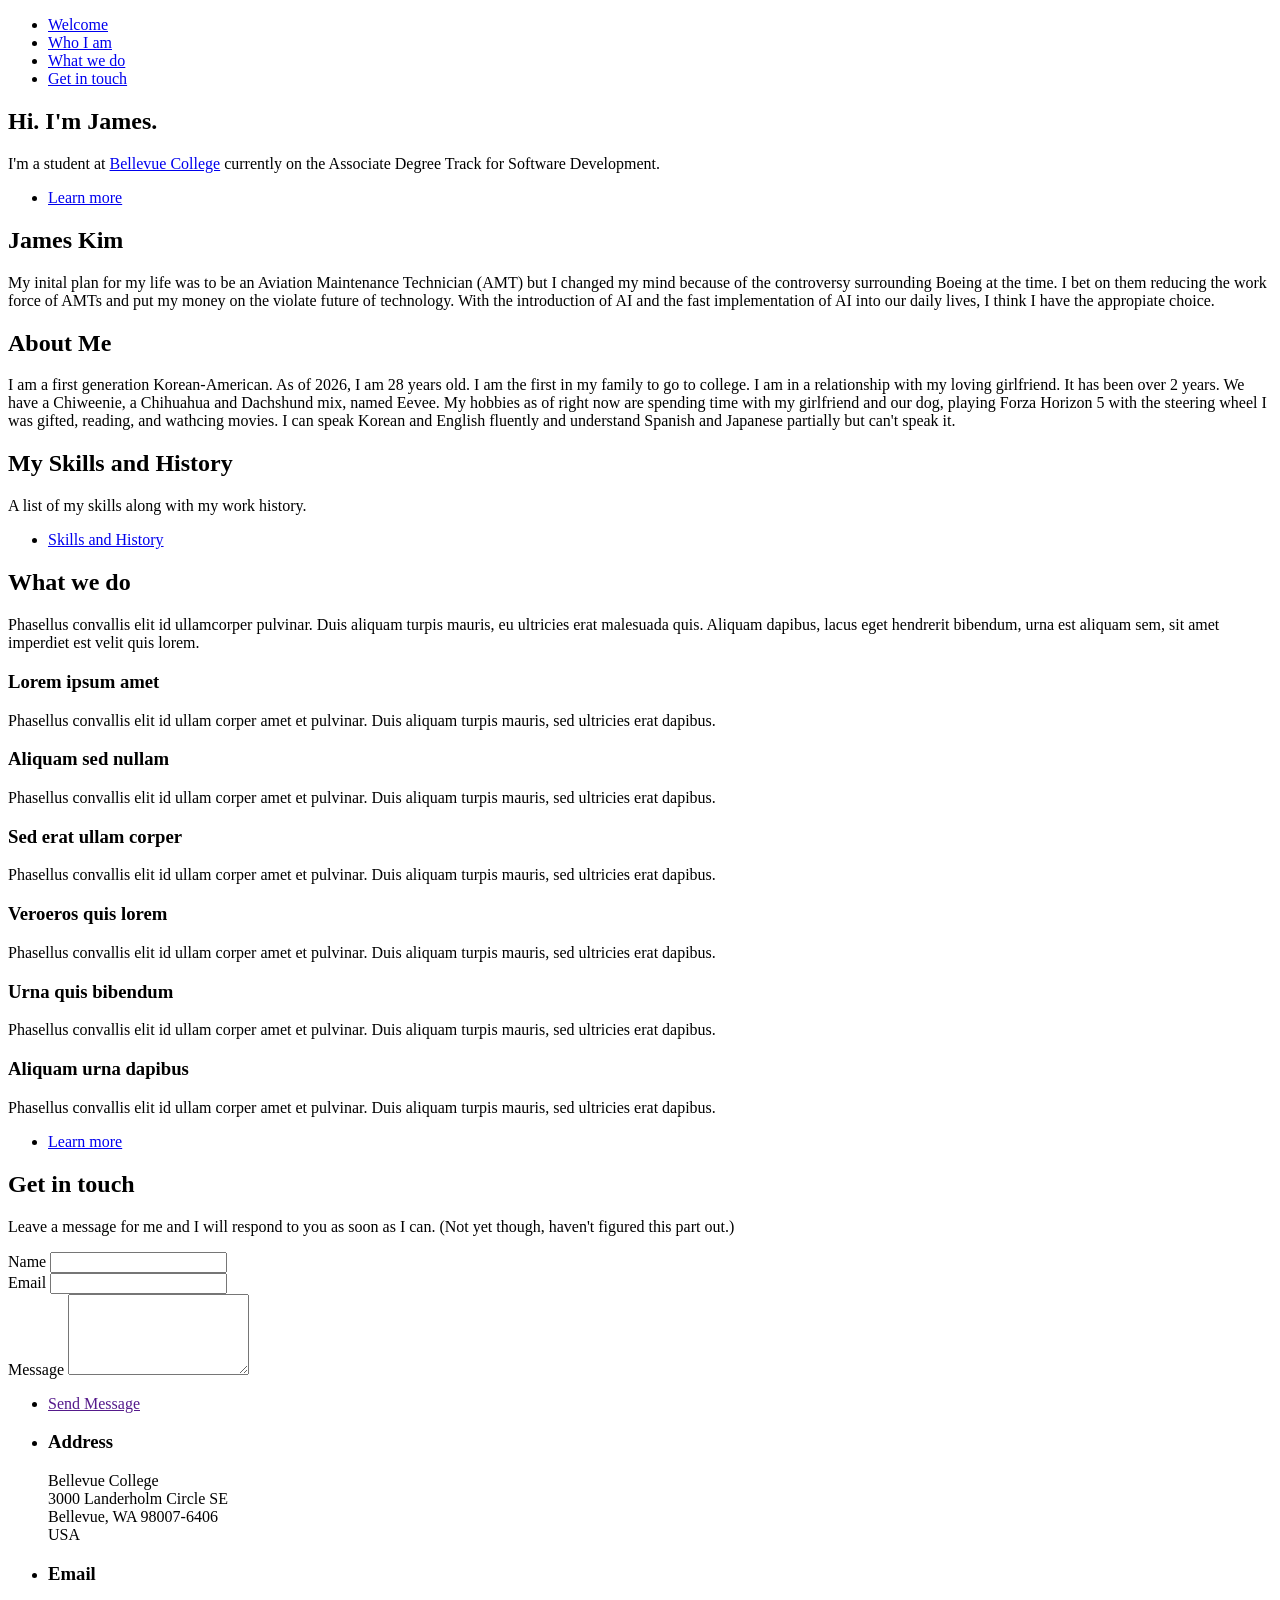
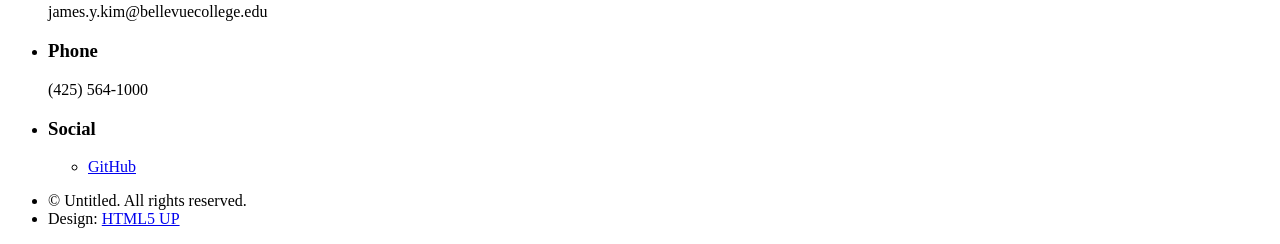
==== commit af0cf3a9: "Update index.html to better reflect my info" ====
--- a/index.html
+++ b/index.html
@@ -20,7 +20,7 @@
 					<nav>
 						<ul>
 							<li><a href="#intro">Welcome</a></li>
-							<li><a href="#one">Who we are</a></li>
+							<li><a href="#one">Who I am</a></li>
 							<li><a href="#two">What we do</a></li>
 							<li><a href="#three">Get in touch</a></li>
 						</ul>
@@ -34,9 +34,8 @@
 				<!-- Intro -->
 					<section id="intro" class="wrapper style1 fullscreen fade-up">
 						<div class="inner">
-							<h1>Hyperspace</h1>
-							<p>Just another fine responsive site template designed by <a href="http://html5up.net">HTML5 UP</a><br />
-							and released for free under the <a href="http://html5up.net/license">Creative Commons</a>.</p>
+							<h1>Hi. I'm James.</h1>
+							<p>I'm a student at <a href="https://www.bellevuecollege.edu/" target="_blank">Bellevue College</a> currently on the Associate Degree Track for Software Development.</p>
 							<ul class="actions">
 								<li><a href="#one" class="button scrolly">Learn more</a></li>
 							</ul>
@@ -49,11 +48,11 @@
 							<a href="#" class="image"><img src="images/pic01.jpg" alt="" data-position="center center" /></a>
 							<div class="content">
 								<div class="inner">
-									<h2>Sed ipsum dolor</h2>
-									<p>Phasellus convallis elit id ullamcorper pulvinar. Duis aliquam turpis mauris, eu ultricies erat malesuada quis. Aliquam dapibus.</p>
-									<ul class="actions">
-										<li><a href="generic.html" class="button">Learn more</a></li>
-									</ul>
+									<h2>James Kim</h2>
+									<p>My inital plan for my life was to be an Aviation Maintenance Technician (AMT) but I changed my mind because of the 
+										controversy surrounding Boeing at the time. I bet on them reducing the work force of AMTs and put my money on the violate 
+										future of technology. With the introduction of AI and the fast implementation of AI into our daily lives, I think I have the 
+										appropiate choice.<p>
 								</div>
 							</div>
 						</section>
@@ -61,11 +60,12 @@
 							<a href="#" class="image"><img src="images/pic02.jpg" alt="" data-position="top center" /></a>
 							<div class="content">
 								<div class="inner">
-									<h2>Feugiat consequat</h2>
-									<p>Phasellus convallis elit id ullamcorper pulvinar. Duis aliquam turpis mauris, eu ultricies erat malesuada quis. Aliquam dapibus.</p>
-									<ul class="actions">
-										<li><a href="generic.html" class="button">Learn more</a></li>
-									</ul>
+									<h2>About Me</h2>
+									<p>I am a first generation Korean-American. As of 2026, I am 28 years old. I am the first in my family to go to college.
+										I am in a relationship with my loving girlfriend. It has been over 2 years. We have a Chiweenie, a Chihuahua and Dachshund mix, named Eevee.
+										My hobbies as of right now are spending time with my girlfriend and our dog, playing Forza Horizon 5 with the steering wheel I was gifted,
+										reading, and wathcing movies. I can speak Korean and English fluently and understand Spanish and Japanese partially but can't speak it.
+									</p>
 								</div>
 							</div>
 						</section>
@@ -73,10 +73,10 @@
 							<a href="#" class="image"><img src="images/pic03.jpg" alt="" data-position="25% 25%" /></a>
 							<div class="content">
 								<div class="inner">
-									<h2>Ultricies aliquam</h2>
-									<p>Phasellus convallis elit id ullamcorper pulvinar. Duis aliquam turpis mauris, eu ultricies erat malesuada quis. Aliquam dapibus.</p>
+									<h2>My Skills and History</h2>
+									<p>A list of my skills along with my work history.</p>
 									<ul class="actions">
-										<li><a href="generic.html" class="button">Learn more</a></li>
+										<li><a href="generic.html" class="button">Skills and History</a></li>
 									</ul>
 								</div>
 							</div>
@@ -130,7 +130,9 @@
 					<section id="three" class="wrapper style1 fade-up">
 						<div class="inner">
 							<h2>Get in touch</h2>
-							<p>Phasellus convallis elit id ullamcorper pulvinar. Duis aliquam turpis mauris, eu ultricies erat malesuada quis. Aliquam dapibus, lacus eget hendrerit bibendum, urna est aliquam sem, sit amet imperdiet est velit quis lorem.</p>
+							<p>Leave a message for me and I will respond to you as soon as I can.
+								(Not yet though, haven't figured this part out.)
+							</p>
 							<div class="split style1">
 								<section>
 									<form method="post" action="#">
@@ -157,26 +159,23 @@
 									<ul class="contact">
 										<li>
 											<h3>Address</h3>
-											<span>12345 Somewhere Road #654<br />
-											Nashville, TN 00000-0000<br />
+											<span>Bellevue College<br />
+											3000 Landerholm Circle SE<br />
+											Bellevue, WA 98007-6406<br />
 											USA</span>
 										</li>
 										<li>
 											<h3>Email</h3>
-											<a href="#">user@untitled.tld</a>
+											<a>james.y.kim@bellevuecollege.edu</a>
 										</li>
 										<li>
 											<h3>Phone</h3>
-											<span>(000) 000-0000</span>
+											<span>(425) 564-1000</span>
 										</li>
 										<li>
 											<h3>Social</h3>
 											<ul class="icons">
-												<li><a href="#" class="icon brands fa-twitter"><span class="label">Twitter</span></a></li>
-												<li><a href="#" class="icon brands fa-facebook-f"><span class="label">Facebook</span></a></li>
-												<li><a href="#" class="icon brands fa-github"><span class="label">GitHub</span></a></li>
-												<li><a href="#" class="icon brands fa-instagram"><span class="label">Instagram</span></a></li>
-												<li><a href="#" class="icon brands fa-linkedin-in"><span class="label">LinkedIn</span></a></li>
+												<li><a href="https://github.com/ValeriaV-8" target="blank" class="icon brands fa-github"><span class="label">GitHub</span></a></li>
 											</ul>
 										</li>
 									</ul>
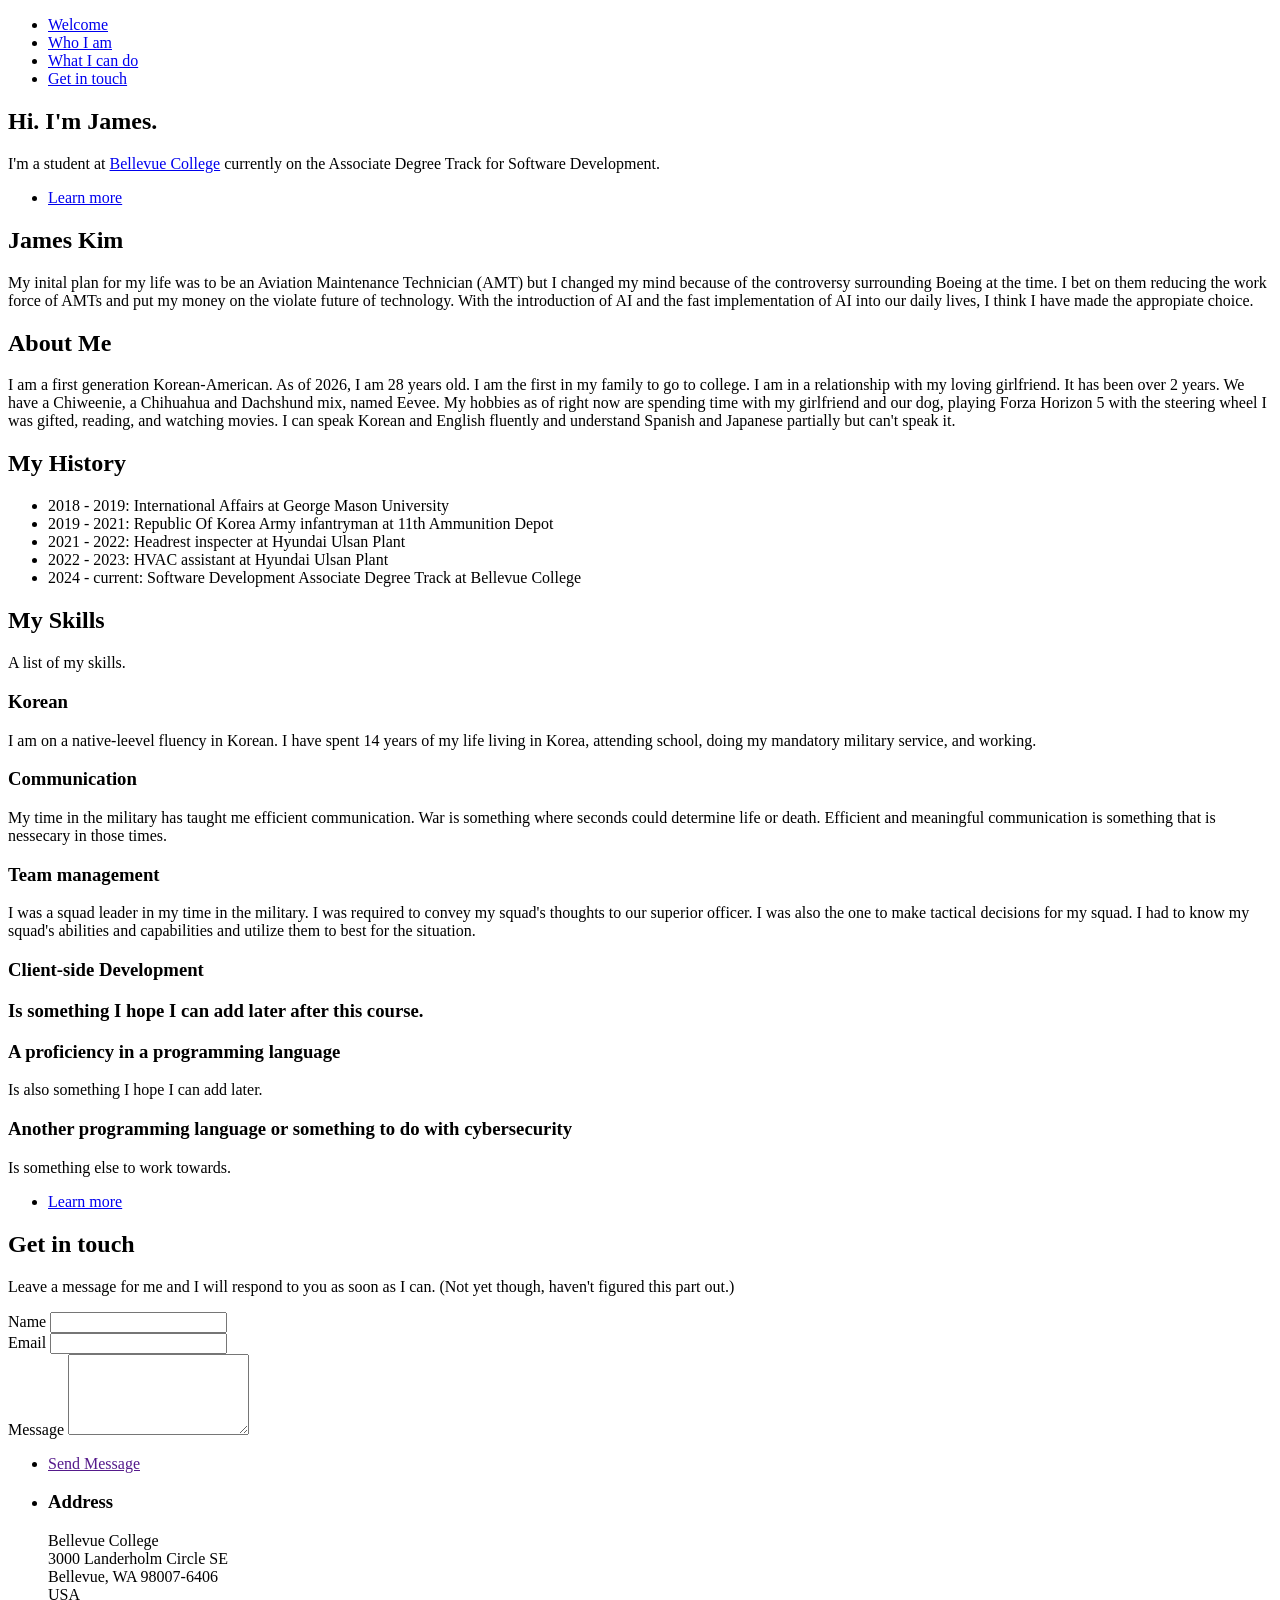
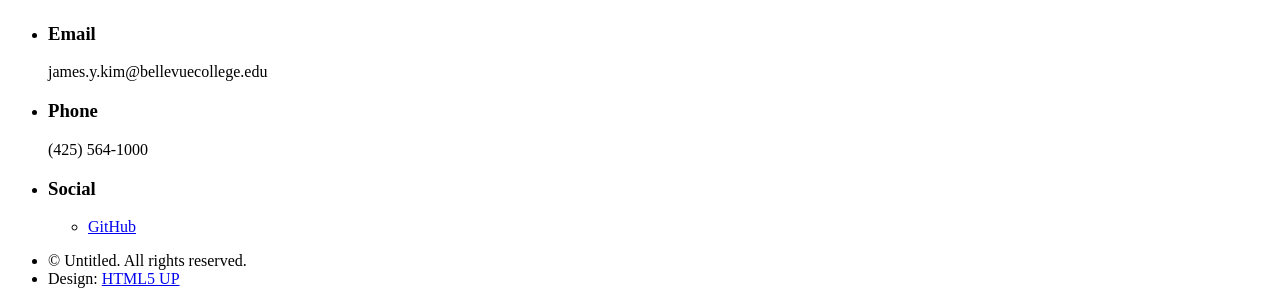
==== commit 92511c33: "Edit index.html for personalization" ====
--- a/index.html
+++ b/index.html
@@ -20,8 +20,8 @@
 					<nav>
 						<ul>
 							<li><a href="#intro">Welcome</a></li>
-							<li><a href="#one">Who I am</a></li>
-							<li><a href="#two">What we do</a></li>
+							<li><a href="#one">Who I am</a></li> 
+							<li><a href="#two">What I can do</a></li>
 							<li><a href="#three">Get in touch</a></li>
 						</ul>
 					</nav>
@@ -51,7 +51,7 @@
 									<h2>James Kim</h2>
 									<p>My inital plan for my life was to be an Aviation Maintenance Technician (AMT) but I changed my mind because of the 
 										controversy surrounding Boeing at the time. I bet on them reducing the work force of AMTs and put my money on the violate 
-										future of technology. With the introduction of AI and the fast implementation of AI into our daily lives, I think I have the 
+										future of technology. With the introduction of AI and the fast implementation of AI into our daily lives, I think I have made the 
 										appropiate choice.<p>
 								</div>
 							</div>
@@ -64,7 +64,7 @@
 									<p>I am a first generation Korean-American. As of 2026, I am 28 years old. I am the first in my family to go to college.
 										I am in a relationship with my loving girlfriend. It has been over 2 years. We have a Chiweenie, a Chihuahua and Dachshund mix, named Eevee.
 										My hobbies as of right now are spending time with my girlfriend and our dog, playing Forza Horizon 5 with the steering wheel I was gifted,
-										reading, and wathcing movies. I can speak Korean and English fluently and understand Spanish and Japanese partially but can't speak it.
+										reading, and watching movies. I can speak Korean and English fluently and understand Spanish and Japanese partially but can't speak it.
 									</p>
 								</div>
 							</div>
@@ -73,11 +73,13 @@
 							<a href="#" class="image"><img src="images/pic03.jpg" alt="" data-position="25% 25%" /></a>
 							<div class="content">
 								<div class="inner">
-									<h2>My Skills and History</h2>
-									<p>A list of my skills along with my work history.</p>
-									<ul class="actions">
-										<li><a href="generic.html" class="button">Skills and History</a></li>
-									</ul>
+									<h2>My History</h2>
+									<ul>
+										<li>2018 - 2019: International Affairs at George Mason University</li>
+										<li>2019 - 2021: Republic Of Korea Army infantryman at 11th Ammunition Depot</li>
+										<li>2021 - 2022: Headrest inspecter at Hyundai Ulsan Plant</li>
+										<li>2022 - 2023: HVAC assistant at Hyundai Ulsan Plant</li>
+										<li>2024 - current: Software Development Associate Degree Track at Bellevue College</li>
 								</div>
 							</div>
 						</section>
@@ -86,38 +88,39 @@
 				<!-- Two -->
 					<section id="two" class="wrapper style3 fade-up">
 						<div class="inner">
-							<h2>What we do</h2>
-							<p>Phasellus convallis elit id ullamcorper pulvinar. Duis aliquam turpis mauris, eu ultricies erat malesuada quis. Aliquam dapibus, lacus eget hendrerit bibendum, urna est aliquam sem, sit amet imperdiet est velit quis lorem.</p>
+							<h2>My Skills</h2>
+							<p>A list of my skills.</p>
 							<div class="features">
 								<section>
-									<span class="icon solid major fa-code"></span>
-									<h3>Lorem ipsum amet</h3>
-									<p>Phasellus convallis elit id ullam corper amet et pulvinar. Duis aliquam turpis mauris, sed ultricies erat dapibus.</p>
-								</section>
-								<section>
-									<span class="icon solid major fa-lock"></span>
-									<h3>Aliquam sed nullam</h3>
-									<p>Phasellus convallis elit id ullam corper amet et pulvinar. Duis aliquam turpis mauris, sed ultricies erat dapibus.</p>
-								</section>
-								<section>
-									<span class="icon solid major fa-cog"></span>
-									<h3>Sed erat ullam corper</h3>
-									<p>Phasellus convallis elit id ullam corper amet et pulvinar. Duis aliquam turpis mauris, sed ultricies erat dapibus.</p>
-								</section>
-								<section>
-									<span class="icon solid major fa-desktop"></span>
-									<h3>Veroeros quis lorem</h3>
-									<p>Phasellus convallis elit id ullam corper amet et pulvinar. Duis aliquam turpis mauris, sed ultricies erat dapibus.</p>
-								</section>
-								<section>
-									<span class="icon solid major fa-link"></span>
-									<h3>Urna quis bibendum</h3>
-									<p>Phasellus convallis elit id ullam corper amet et pulvinar. Duis aliquam turpis mauris, sed ultricies erat dapibus.</p>
-								</section>
-								<section>
-									<span class="icon major fa-gem"></span>
-									<h3>Aliquam urna dapibus</h3>
-									<p>Phasellus convallis elit id ullam corper amet et pulvinar. Duis aliquam turpis mauris, sed ultricies erat dapibus.</p>
+									<h3>Korean</h3>
+									<p>I am on a native-leevel fluency in Korean. I have spent 14 years of my life living in Korea, attending school, doing my 
+										mandatory military service, and working. 
+									</p>
+								</section>
+								<section>
+									<h3>Communication</h3>
+									<p>My time in the military has taught me efficient communication. War is something where seconds could determine life or death.
+										Efficient and meaningful communication is something that is nessecary in those times. 
+									</p>
+								</section>
+								<section>
+									<h3>Team management</h3>
+									<p>I was a squad leader in my time in the military. I was required to convey my squad's thoughts to our superior officer.
+										I was also the one to make tactical decisions for my squad. I had to know my squad's abilities and capabilities and
+										utilize them to best for the situation.
+									</p>
+								</section>
+								<section>
+									<h3>Client-side Development<h3>
+									<p>Is something I hope I can add later after this course.</p>
+								</section>
+								<section>
+									<h3>A proficiency in a programming language</h3>
+									<p>Is also something I hope I can add later.</p>
+								</section>
+								<section>
+									<h3>Another programming language or something to do with cybersecurity</h3>
+									<p>Is something else to work towards.</p>
 								</section>
 							</div>
 							<ul class="actions">
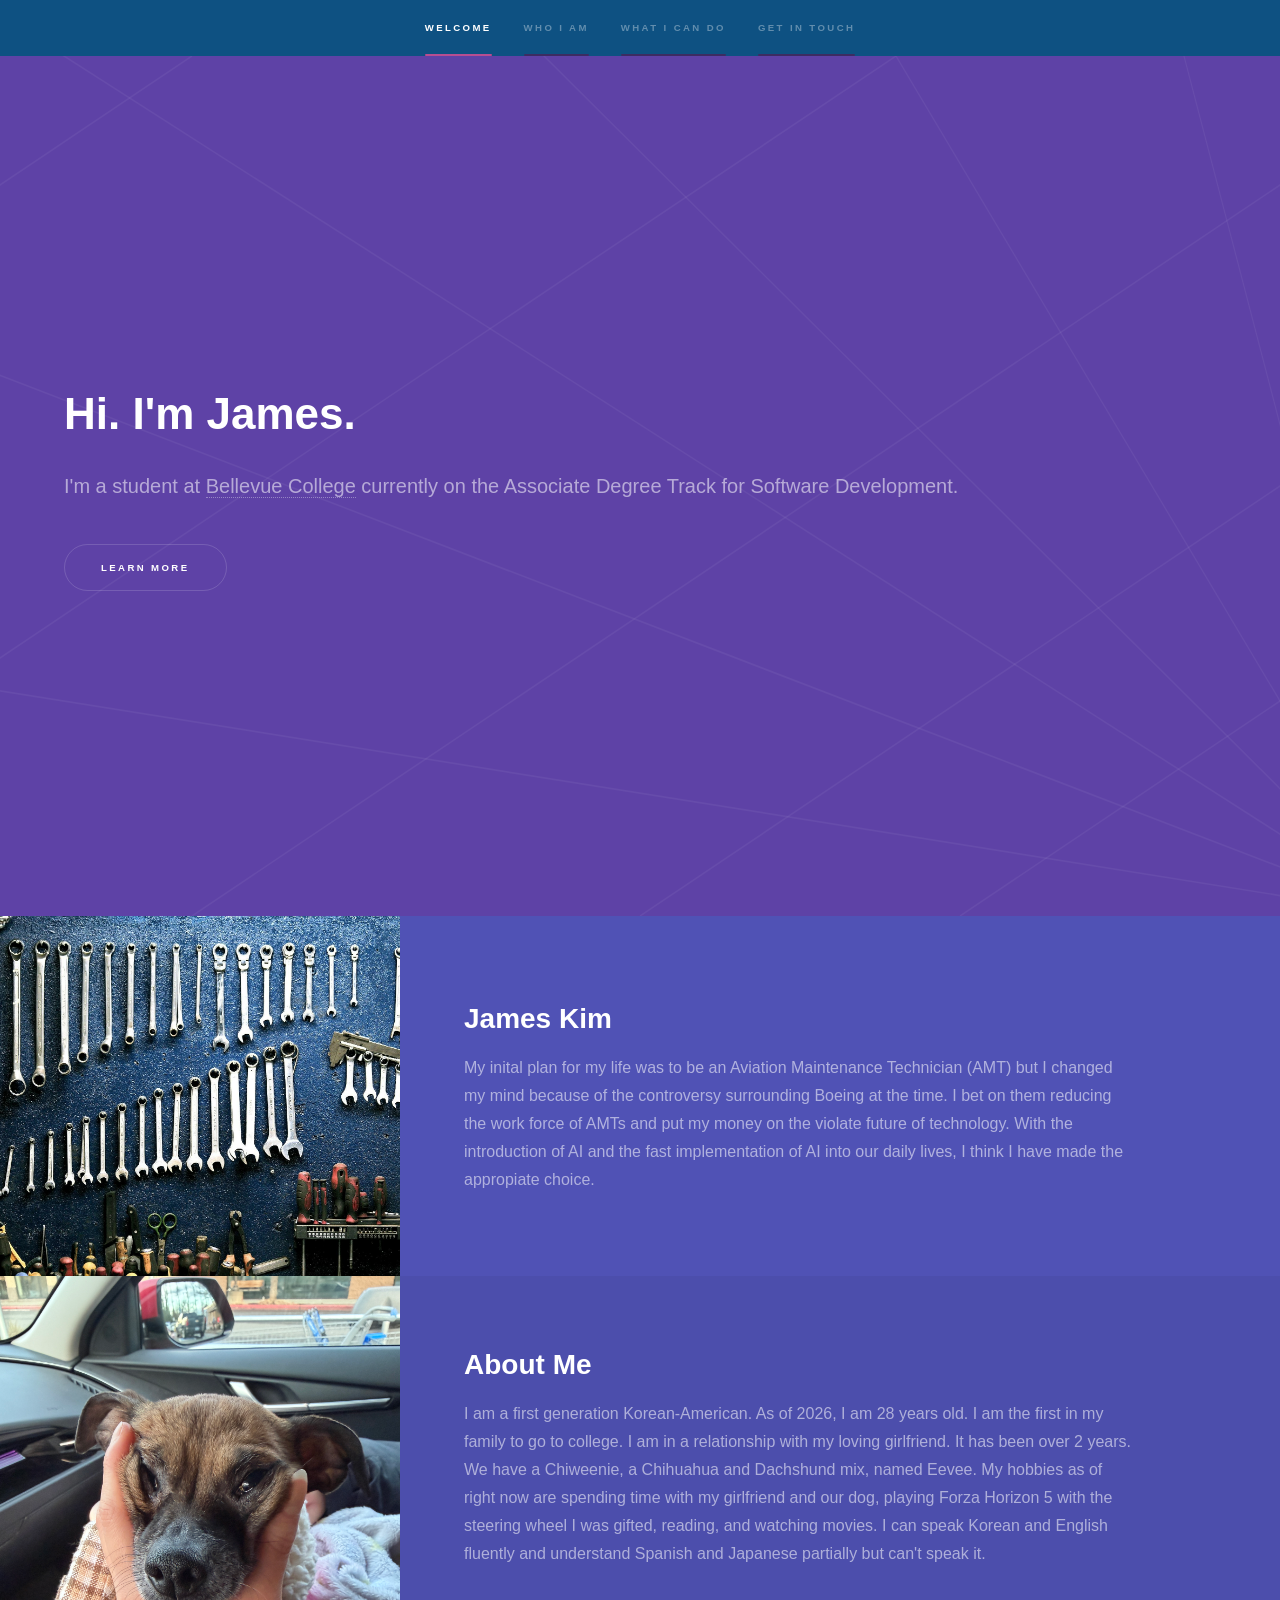
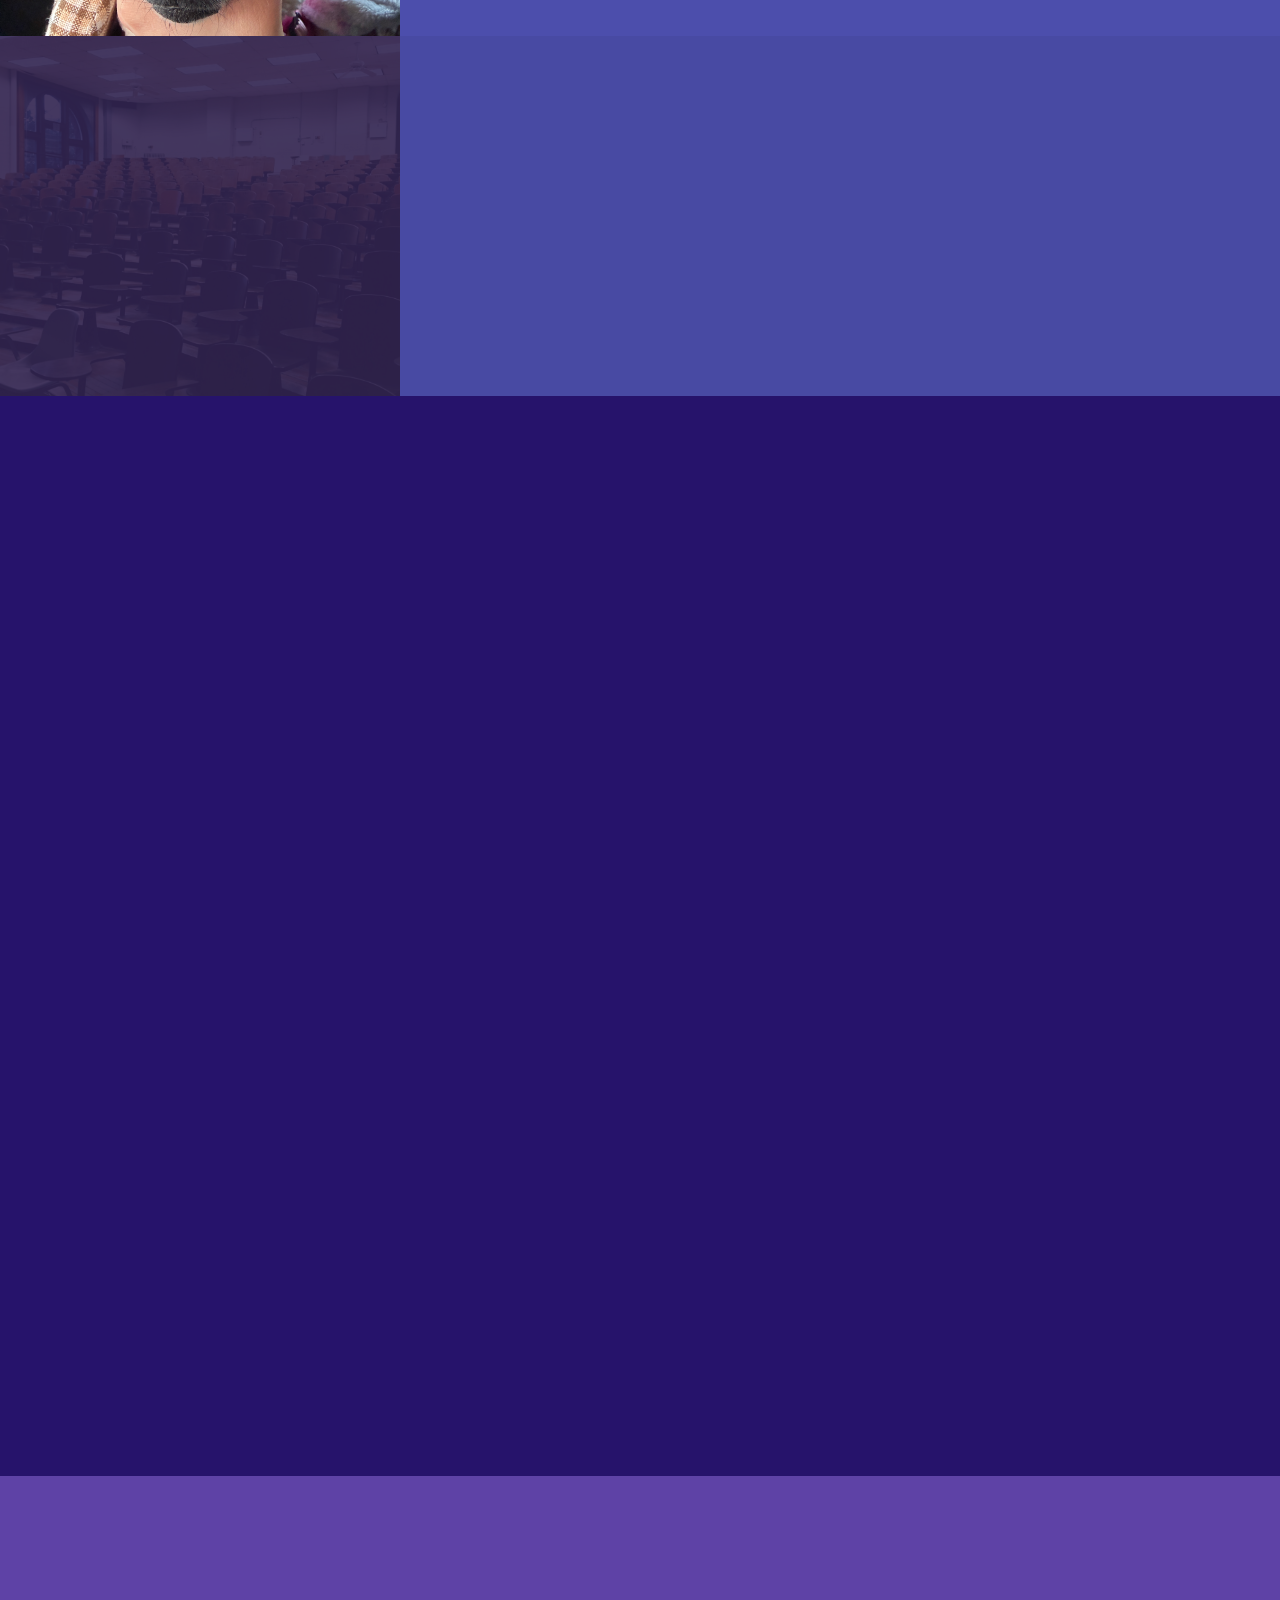
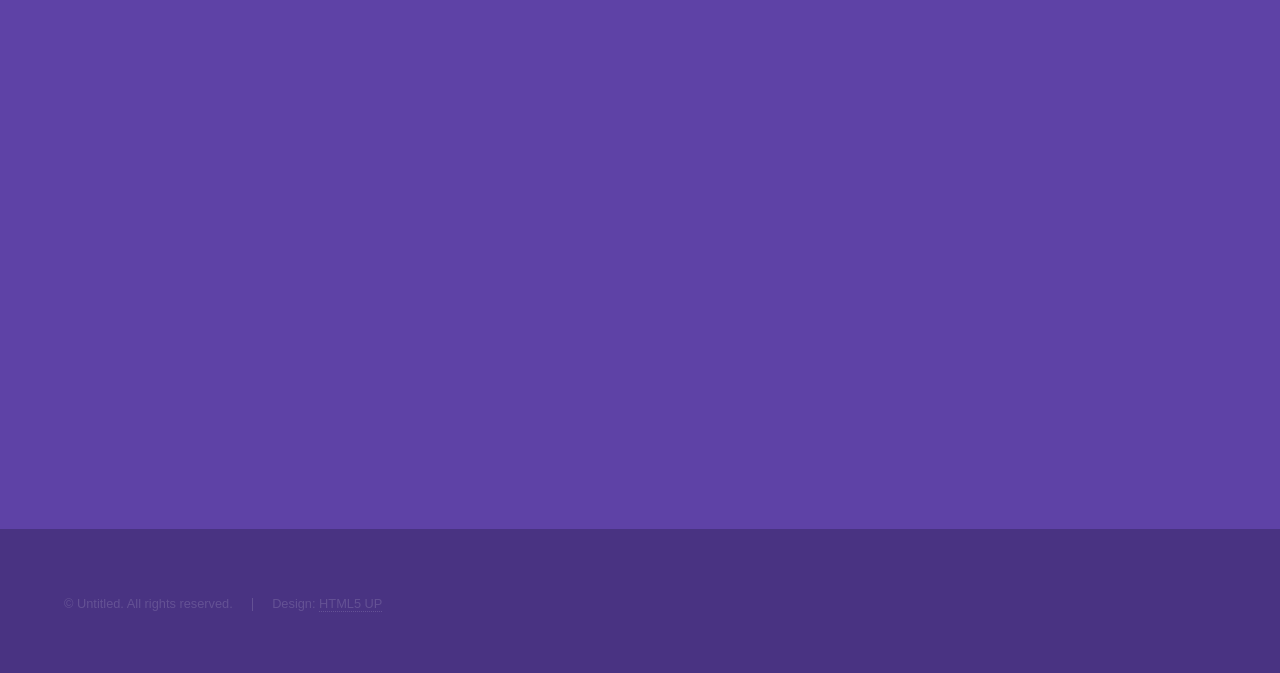
==== commit fb2b32fd: "W3 Validated index.html" ====
--- a/index.html
+++ b/index.html
@@ -4,7 +4,7 @@
 	html5up.net | @ajlkn
 	Free for personal and commercial use under the CCA 3.0 license (html5up.net/license)
 -->
-<html>
+<html lang="en">
 	<head>
 		<title>Hyperspace by HTML5 UP</title>
 		<meta charset="utf-8" />
@@ -45,7 +45,7 @@
 				<!-- One -->
 					<section id="one" class="wrapper style2 spotlights">
 						<section>
-							<a href="#" class="image"><img src="images/pic01.jpg" alt="" data-position="center center" /></a>
+							<a href="#" class="image"><img src="images/pic01.jpg" alt="Tool set" data-position="center center" /></a>
 							<div class="content">
 								<div class="inner">
 									<h2>James Kim</h2>
@@ -57,7 +57,7 @@
 							</div>
 						</section>
 						<section>
-							<a href="#" class="image"><img src="images/pic02.jpg" alt="" data-position="top center" /></a>
+							<a href="#" class="image"><img src="images/pic02.JPEG" alt="" data-position="top center" /></a>
 							<div class="content">
 								<div class="inner">
 									<h2>About Me</h2>
@@ -80,6 +80,7 @@
 										<li>2021 - 2022: Headrest inspecter at Hyundai Ulsan Plant</li>
 										<li>2022 - 2023: HVAC assistant at Hyundai Ulsan Plant</li>
 										<li>2024 - current: Software Development Associate Degree Track at Bellevue College</li>
+									</ul>
 								</div>
 							</div>
 						</section>
@@ -111,7 +112,7 @@
 									</p>
 								</section>
 								<section>
-									<h3>Client-side Development<h3>
+									<h3>Client-side Development</h3>
 									<p>Is something I hope I can add later after this course.</p>
 								</section>
 								<section>
--- a/assets/css/main.css
+++ b/assets/css/main.css
@@ -116,8 +116,8 @@
 
 	body, input, select, textarea {
 		color: rgba(255, 255, 255, 0.55);
-		font-family: Arial, Helvetica, sans-serif;
-		font-size: 16.5pt;
+		font-family: Calibri, Tahoma, sans-serif;
+		font-size: 17pt;
 		font-weight: normal;
 		line-height: 1.75;
 	}
@@ -2552,11 +2552,11 @@
 				}
 
 				.wrapper.style3 .icon.major:before {
-					color: #b74e91;
+					color: #26136b;
 				}
 
 				.wrapper.style3-alt .icon.major:before {
-					color: #953d75;
+					color: #26136b;
 				}
 
 /* Image */
@@ -3256,11 +3256,11 @@
 		}
 
 		.wrapper.style3 {
-			background-color: #b74e91;
+			background-color: #26136b;
 		}
 
 		.wrapper.style3-alt {
-			background-color: #953d75;
+			background-color: #26136b;
 		}
 
 		.wrapper.fullscreen {
@@ -3524,7 +3524,7 @@
 
 	#sidebar {
 		padding: 2.5em 2.5em 0.5em 2.5em ;
-		background: #312450;
+		background: #0e5182;
 		cursor: default;
 		height: 100vh;
 		left: 0;
